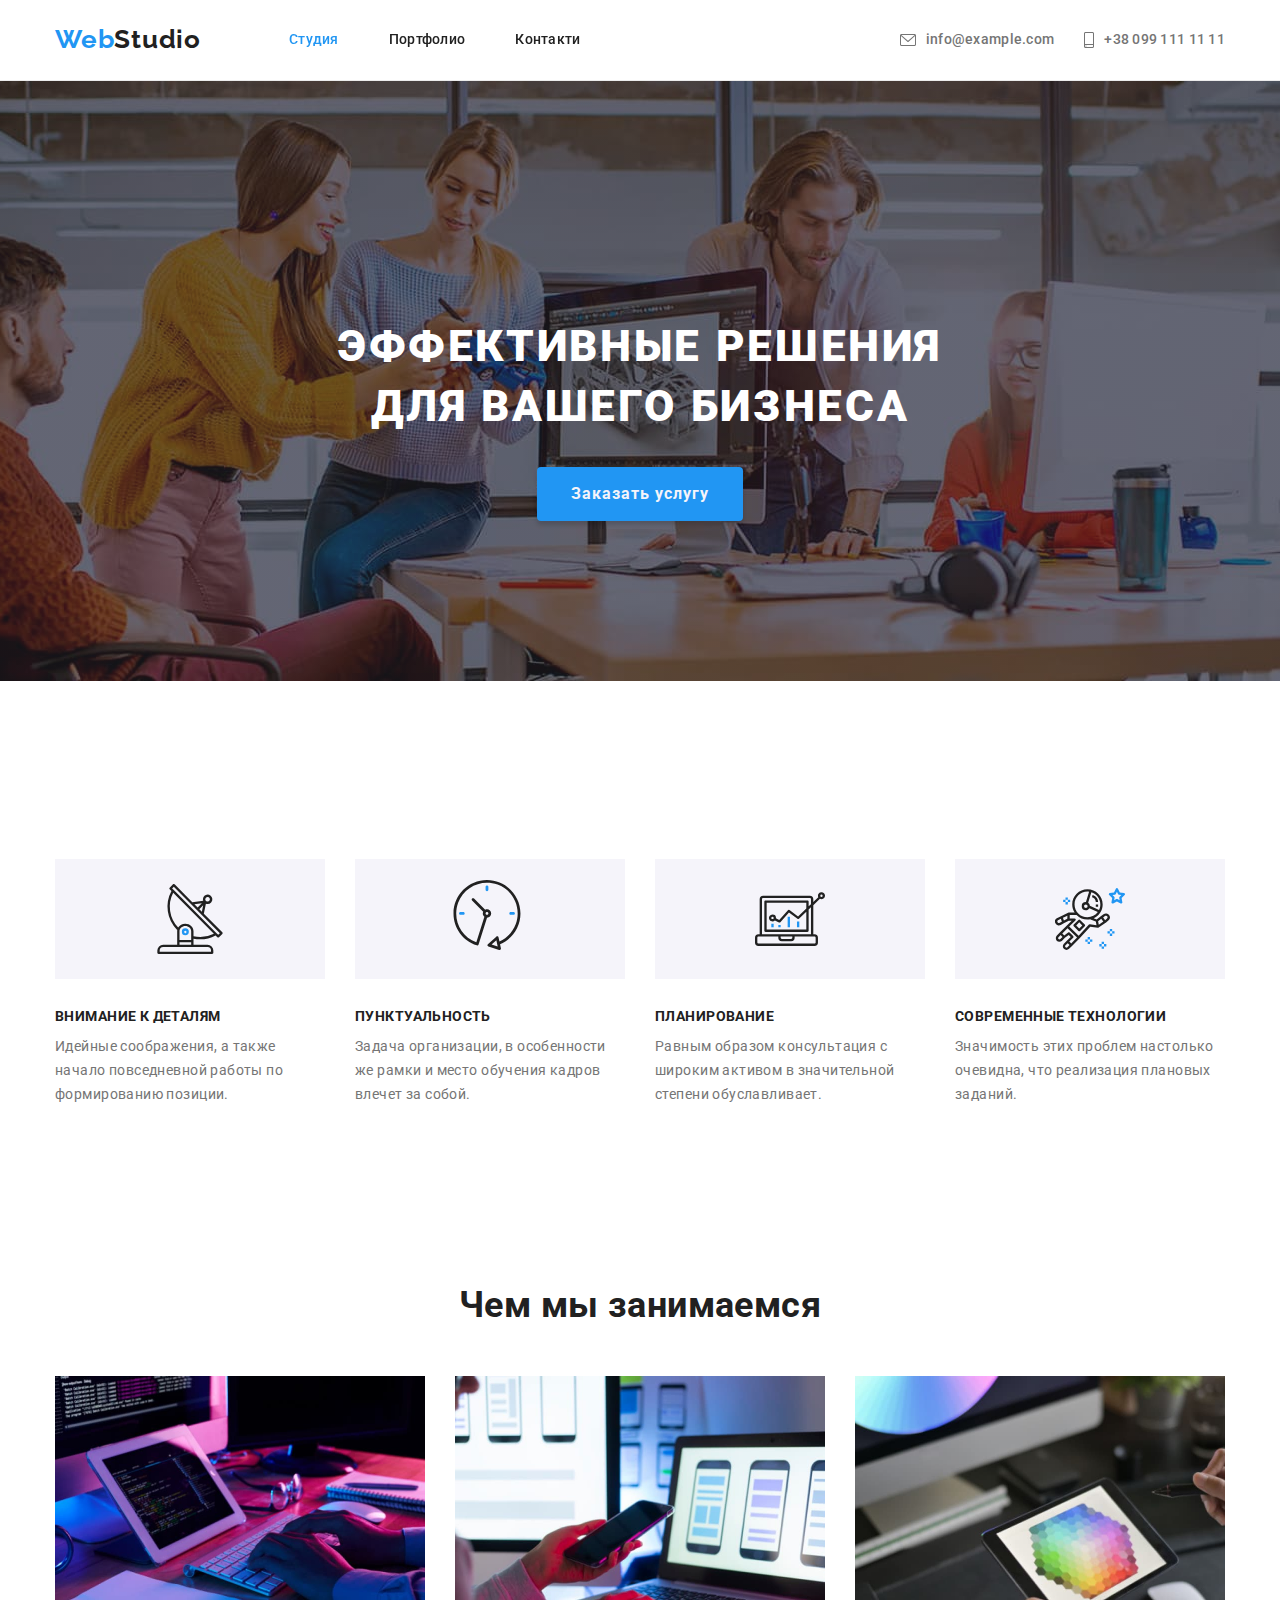
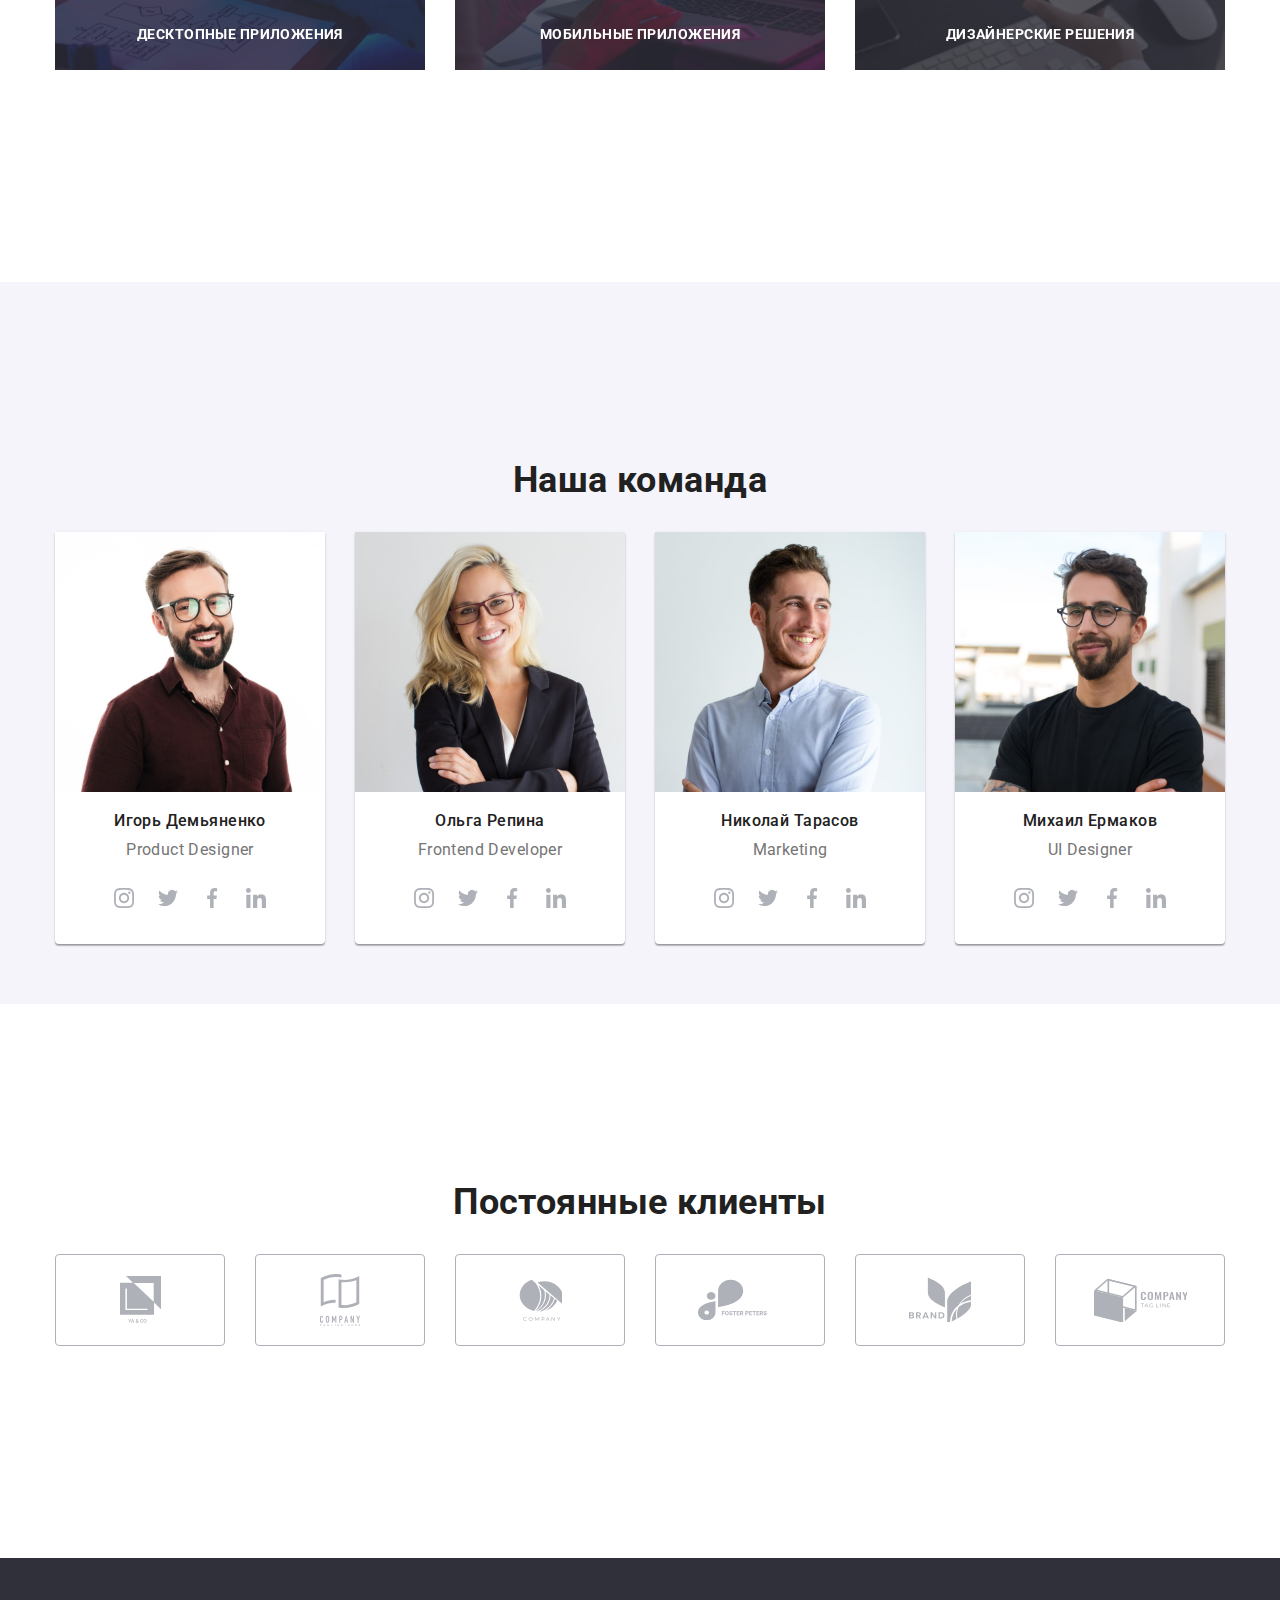
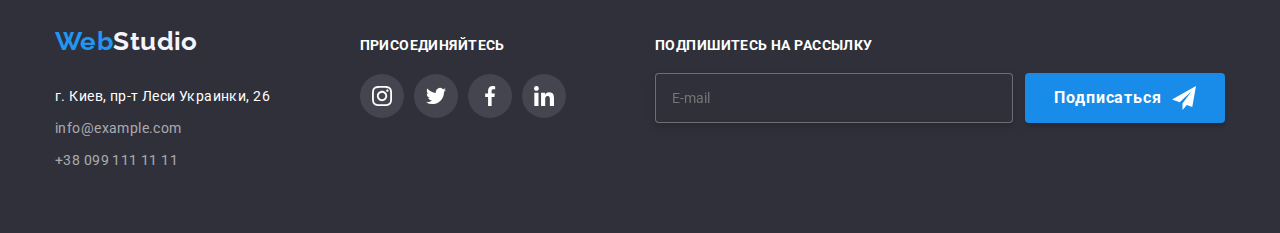
==== index.html @ 640521a0 "ДЗ 8" ====
<!DOCTYPE html>
<html lang="ru">
  <head>
    <meta charset="UTF-8" />
    <meta http-equiv="X-UA-Compatible" content="IE=edge" />
    <meta
      name="viewport"
      content="width=device-width, initial-scale=1.0, maximum-scale=1, minimum-scale=1"
    />
    <link rel="stylesheet" href="./css/modern-normalize.css" />
    <link rel="preconnect" href="https://fonts.googleapis.com" />
    <link rel="preconnect" href="https://fonts.gstatic.com" crossorigin />
    <link
      href="https://fonts.googleapis.com/css2?family=Raleway:wght@700&family=Roboto:wght@400;500;700;900&display=swap"
      rel="stylesheet"
    />
    <link rel="stylesheet" href="./css/main.min.css" />
    <title>WebStudio</title>
  </head>
  <body>
    <header class="header">
      <div class="container">
        <a class="header__logo link" href="./index.html"
          >Web<span class="header__logo-s">Studio</span></a
        >
        <nav class="header__nav">
          <button class="header__btn" data-menu-button>
            <svg class="header__svg" width="40" height="40">
              <use
                class="header__svg-menu"
                href="./images/menu_40px.svg#menu"
              ></use>
              <use
                class="header__svg-close"
                href="./images/close_40px.svg#menu-close"
              ></use>
            </svg>
          </button>
          <div class="header-mobile" data-menu>
            <ul class="header-mobile__list list">
              <li class="header-mobile__item">
                <a
                  class="header-mobile__link a link current"
                  href="./index.html"
                  >Студия</a
                >
              </li>
              <li class="header-mobile__item">
                <a class="header-mobile__link a link" href="./portfolio.html"
                  >Портфолио</a
                >
              </li>
              <li class="header-mobile__item">
                <a class="header-mobile__link a link" href="#">Контакти</a>
              </li>
            </ul>
            <ul class="header-mobile-contact list">
              <li class="header-mobile-contact__tel a">
                <a href="tel:+380961111111"></a>+38 096 111 11 11
              </li>
              <li class="header-mobile-contact__mail a">
                <a href="mailto:info@devstudio.com"></a>info@devstudio.com
              </li>
            </ul>
            <ul class="header-mobile-social_list list">
              <li class="header-mobile-social__item">
                <a class="header-mobile-social__link a" href="">Instagram</a>
              </li>
              <li class="header-mobile-social__item">
                <a class="header-mobile-social__link a" href="">Twitter</a>
              </li>
              <li class="header-mobile-social__item">
                <a class="header-mobile-social__link a" href="">Facebook</a>
              </li>
              <li class="header-mobile-social__item">
                <a class="header-mobile-social__link a" href="">LinkedIn</a>
              </li>
            </ul>
          </div>
          <ul class="header__list list">
            <li>
              <a class="header__item link current" href="./index.html"
                >Студия</a
              >
            </li>
            <li>
              <a class="header__item link a page-anim" href="./portfolio.html"
                >Портфолио</a
              >
            </li>
            <li>
              <a class="header__item link a page-anim" href="#">Контакти</a>
            </li>
          </ul>
        </nav>
        <ul class="header-contact list">
          <li class="header-contact__item">
            <svg class="header-contact__svg" width="16" height="12">
              <use href="./images/envelope.svg#mail"></use>
            </svg>
            <a
              class="header-contact__mail link a"
              href="mailto:info@example.com"
              >info@example.com</a
            >
          </li>
          <li class="header-contact__item">
            <svg class="header-contact__svg" width="10" height="16">
              <use href="./images/smartphone.svg#smart"></use>
            </svg>
            <a class="header-contact__tel link a" href="tel:+380991111111"
              >+38 099 111 11 11</a
            >
          </li>
        </ul>
      </div>
    </header>
    <main>
      <section class="hero hero-sec">
        <div class="container">
          <h1 class="hero__title">Эффективные решения для вашего бизнеса</h1>
          <button data-modal-open class="hero__btn" type="button">
            Заказать услугу
          </button>
          <div class="backdrop is-hidden" data-modal>
            <div class="modal">
              <button data-modal-close class="modal__btn">
                <svg class="modal__btn-close" width="18" height="18">
                  <use href="./images/close-black.svg#btn-close"></use>
                </svg>
              </button>
              <form class="modal-form">
                <p class="modal-form__title">
                  Оставьте свои данные, мы вам перезвоним
                </p>
                <div class="modal-form__field">
                  <input
                    class="modal-form__input"
                    type="text"
                    name="name"
                    id="name"
                  />
                  <label class="modal-form__label" for="name">Имя</label>
                  <svg class="modal-form__svg" width="18" height="18">
                    <use href="./images/person.svg#person"></use>
                  </svg>
                </div>
                <div class="modal-form__field">
                  <input class="modal-form__input" type="tel" id="tel" />
                  <label class="modal-form__label" for="tel">Телефон</label>
                  <svg class="modal-form__svg" width="18" height="18">
                    <use href="./images/phone.svg#phone"></use>
                  </svg>
                </div>
                <div class="modal-form__field">
                  <input
                    class="modal-form__input"
                    type="email"
                    name="mail"
                    id="mail"
                  />
                  <label class="modal-form__label" for="mail">Почта</label>
                  <svg class="modal-form__svg" width="18" height="18">
                    <use href="./images/email.svg#email"></use>
                  </svg>
                </div>
                <div class="modal-form__comment">
                  <label class="form-laber-comment" for="comment"
                    >Комментарий</label
                  >
                  <textarea
                    class="modal-form__textarea"
                    name="comment"
                    id="comment"
                    cols="30"
                    rows="10"
                    placeholder="Введите текст"
                  ></textarea>
                </div>
                <div class="modal-checkbox">
                  <label class="modal-checkbox__label"
                    >Соглашаюсь с рассылкой и принимаю
                    <a class="modal-checkbox__license" href=""
                      >Условия договора</a
                    >
                    <input
                      class="modal-checkbox__checkbox"
                      type="checkbox"
                      name="checkbox"
                    />
                    <svg class="modal-checkbox__svg" width="16" height="15">
                      <use href="./images/checkbox.svg#checkbox"></use>
                    </svg>
                    <svg
                      class="modal-checkbox__svgcheck"
                      width="16"
                      height="15"
                    >
                      <use href="./images/iconcheck.svg#checked"></use>
                    </svg>
                  </label>
                </div>
                <button class="modal-form__btn" type="submit">Отправить</button>
              </form>
            </div>
          </div>
        </div>
      </section>
      <section class="hero">
        <div class="container">
          <div class="benefits">
            <h2 class="visually-hidden">Переваги</h2>
            <ul class="benefits__list list">
              <li class="benefits__item">
                <div class="benefits__svg">
                  <svg class="svg" width="70" height="70">
                    <use href="./images/antenna.svg#antenna"></use>
                  </svg>
                </div>
                <h3 class="benefits__title">Внимание к деталям</h3>
                <p class="benefits__text">
                  Идейные соображения, а также начало повседневной работы по
                  формированию позиции.
                </p>
              </li>
              <li class="benefits__item">
                <div class="benefits__svg">
                  <svg class="svg" width="76" height="78">
                    <use href="./images/clock.svg#clock"></use>
                  </svg>
                </div>
                <h3 class="benefits__title">Пунктуальность</h3>
                <p class="benefits__text">
                  Задача организации, в особенности же рамки и место обучения
                  кадров влечет за собой.
                </p>
              </li>
              <li class="benefits__item">
                <div class="benefits__svg">
                  <svg class="svg" width="70" height="70">
                    <use href="./images/diagram.svg#diagram"></use>
                  </svg>
                </div>
                <h3 class="benefits__title">Планирование</h3>
                <p class="benefits__text">
                  Равным образом консультация с широким активом в значительной
                  степени обуславливает.
                </p>
              </li>
              <li class="benefits__item">
                <div class="benefits__svg">
                  <svg class="svg" width="70" height="70">
                    <use href="./images/astronaut.svg#astronaut"></use>
                  </svg>
                </div>
                <h3 class="benefits__title">Современные технологии</h3>
                <p class="benefits__text">
                  Значимость этих проблем настолько очевидна, что реализация
                  плановых заданий.
                </p>
              </li>
            </ul>
          </div>
        </div>
      </section>
      <section class="hero hero-three">
        <div class="container">
          <div class="work">
            <h2 class="work__title">Чем мы занимаемся</h2>
            <ul class="work__list list">
              <li class="work__item">
                <img src="./images/image1.jpg" alt="ноутбук" width="370" />
                <p class="work__text">Десктопные приложения</p>
              </li>
              <li class="work__item">
                <img
                  src="./images/image2.jpg"
                  alt="ще один ноутбук"
                  width="370"
                />
                <p class="work__text">Мобильные приложения</p>
              </li>
              <li class="work__item">
                <img src="./images/image3.jpg" alt="планшет" width="370" />
                <p class="work__text">Дизайнерские решения</p>
              </li>
            </ul>
          </div>
        </div>
      </section>
      <section class="hero team-back">
        <div class="container">
          <div class="team">
            <h2 class="team__title">Наша команда</h2>
            <ul class="team__list list">
              <li class="team__item">
                <img
                  src="./images/image4.jpg"
                  alt="Игорь Демьяненко"
                  width="270"
                />
                <div class="team-div">
                  <h3 class="team-div__title">Игорь Демьяненко</h3>
                  <p class="team-div__text">Product Designer</p>
                  <ul class="team-div__social list">
                    <li class="team-div__item">
                      <a class="team-div__link" href="">
                        <svg class="team-div__svg" width="20" height="20">
                          <use href="./images/instagram.svg#instagram"></use>
                        </svg>
                      </a>
                    </li>
                    <li class="team-div__item">
                      <a class="team-div__link" href="">
                        <svg class="team-div__svg" width="20" height="20">
                          <use href="./images/twitter.svg#twitter"></use>
                        </svg>
                      </a>
                    </li>
                    <li class="team-div__item">
                      <a class="team-div__link" href="">
                        <svg class="team-div__svg" width="20" height="20">
                          <use href="./images/facebook.svg#facebook"></use>
                        </svg>
                      </a>
                    </li>
                    <li class="team-div__item">
                      <a class="team-div__link" href="">
                        <svg class="team-div__svg" width="20" height="20">
                          <use href="./images/linkedin.svg#linkedin"></use>
                        </svg>
                      </a>
                    </li>
                  </ul>
                </div>
              </li>
              <li class="team__item">
                <img src="./images/image5.jpg" alt="Ольга Репина" width="270" />
                <div class="team-div">
                  <h3 class="team-div__title">Ольга Репина</h3>
                  <p class="team-div__text">Frontend Developer</p>
                  <ul class="team-div__social list">
                    <li class="team-div__item">
                      <a class="team-div__link" href="">
                        <svg class="team-div__svg" width="20" height="20">
                          <use href="./images/instagram.svg#instagram"></use>
                        </svg>
                      </a>
                    </li>
                    <li class="team-div__item">
                      <a class="team-div__link" href="">
                        <svg class="team-div__svg" width="20" height="20">
                          <use href="./images/twitter.svg#twitter"></use>
                        </svg>
                      </a>
                    </li>
                    <li class="team-div__item">
                      <a class="team-div__link" href="">
                        <svg class="team-div__svg" width="20" height="20">
                          <use href="./images/facebook.svg#facebook"></use>
                        </svg>
                      </a>
                    </li>
                    <li class="team-div__item">
                      <a class="team-div__link" href="">
                        <svg class="team-div__svg" width="20" height="20">
                          <use href="./images/linkedin.svg#linkedin"></use>
                        </svg>
                      </a>
                    </li>
                  </ul>
                </div>
              </li>
              <li class="team__item">
                <img
                  src="./images/image6.jpg"
                  alt="Николай Тарасов"
                  width="270"
                />
                <div class="team-div">
                  <h3 class="team-div__title">Николай Тарасов</h3>
                  <p class="team-div__text">Marketing</p>
                  <ul class="team-div__social list">
                    <li class="team-div__item">
                      <a class="team-div__link" href="">
                        <svg class="team-div__svg" width="20" height="20">
                          <use href="./images/instagram.svg#instagram"></use>
                        </svg>
                      </a>
                    </li>
                    <li class="team-div__item">
                      <a class="team-div__link" href="">
                        <svg class="team-div__svg" width="20" height="20">
                          <use href="./images/twitter.svg#twitter"></use>
                        </svg>
                      </a>
                    </li>
                    <li class="team-div__item">
                      <a class="team-div__link" href="">
                        <svg class="team-div__svg" width="20" height="20">
                          <use href="./images/facebook.svg#facebook"></use>
                        </svg>
                      </a>
                    </li>
                    <li class="team-div__item">
                      <a class="team-div__link" href="">
                        <svg class="team-div__svg" width="20" height="20">
                          <use href="./images/linkedin.svg#linkedin"></use>
                        </svg>
                      </a>
                    </li>
                  </ul>
                </div>
              </li>
              <li class="team__item">
                <img
                  src="./images/image7.jpg"
                  alt="Михаил Ермаков"
                  width="270"
                />
                <div class="team-div">
                  <h3 class="team-div__title">Михаил Ермаков</h3>
                  <p class="team-div__text">UI Designer</p>
                  <ul class="team-div__social list">
                    <li class="team-div__item">
                      <a class="team-div__link" href="">
                        <svg class="team-div__svg" width="20" height="20">
                          <use href="./images/instagram.svg#instagram"></use>
                        </svg>
                      </a>
                    </li>
                    <li class="team-div__item">
                      <a class="team-div__link" href="">
                        <svg class="team-div__svg" width="20" height="20">
                          <use href="./images/twitter.svg#twitter"></use>
                        </svg>
                      </a>
                    </li>
                    <li class="team-div__item">
                      <a class="team-div__link" href="">
                        <svg class="team-div__svg" width="20" height="20">
                          <use href="./images/facebook.svg#facebook"></use>
                        </svg>
                      </a>
                    </li>
                    <li class="team-div__item">
                      <a class="team-div__link" href="">
                        <svg class="team-div__svg" width="20" height="20">
                          <use href="./images/linkedin.svg#linkedin"></use>
                        </svg>
                      </a>
                    </li>
                  </ul>
                </div>
              </li>
            </ul>
          </div>
        </div>
      </section>
      <section class="hero">
        <div class="contaiter">
          <div class="clietns">
            <h2 class="clients__title">Постоянные клиенты</h2>
            <ul class="client__list list">
              <li class="clients__item">
                <a class="clients__link link" href="">
                  <svg class="clients__svg" width="41" height="47">
                    <use href="./images/ya&go.svg#ya"></use></svg
                ></a>
              </li>
              <li class="clients__item">
                <a class="clients__link link" href="">
                  <svg class="clients__svg" width="40" height="52">
                    <use href="./images/company.svg#company"></use>
                  </svg>
                </a>
              </li>
              <li class="clients__item">
                <a class="clients__link link" href="">
                  <svg class="clients__svg" width="43" height="42">
                    <use href="./images/company2.svg#company2"></use>
                  </svg>
                </a>
              </li>
              <li class="clients__item">
                <a class="clients__link link" href="">
                  <svg class="clients__svg" width="84" height="41">
                    <use href="./images/foster.svg#foster"></use>
                  </svg>
                </a>
              </li>
              <li class="clients__item">
                <a class="clients__link link" href="">
                  <svg class="clients__svg" width="62" height="45">
                    <use href="./images/brand.svg#brand"></use>
                  </svg>
                </a>
              </li>
              <li class="clients__item">
                <a class="clients__link link" href="">
                  <svg class="clients__svg" width="93" height="44">
                    <use href="./images/tag.svg#tag"></use>
                  </svg>
                </a>
              </li>
            </ul>
          </div>
        </div>
      </section>
    </main>
    <footer class="footer">
      <div class="container footer-con">
        <div class="footer__div">
          <a class="footer__logo link" href="#"
            >Web<span class="footer__logo-s">Studio</span></a
          >
          <address class="footer__address">
            <ul class="footer__list list">
              <li class="footer__item">
                <p class="footer__text">г. Киев, пр-т Леси Украинки, 26</p>
              </li>
              <li class="footer__item">
                <a class="footer__real link" href="mailto:info@example.com"
                  >info@example.com</a
                >
              </li>
              <li class="footer__item">
                <a class="footer__real link" href="tel:+380991111111"
                  >+38 099 111 11 11</a
                >
              </li>
            </ul>
          </address>
        </div>
        <div class="footer-div">
          <p class="footer-div__title">присоединяйтесь</p>
          <ul class="footer-div__list list">
            <li class="footer-div__item">
              <a class="footer-div__link" href="">
                <svg class="footer-svg" width="20" height="20">
                  <use href="./images/instagram.svg#instagram"></use>
                </svg>
              </a>
            </li>
            <li class="footer-div__item">
              <a class="footer-div__link" href="">
                <svg class="footer-div__svg" width="20" height="20">
                  <use href="./images/twitter.svg#twitter"></use>
                </svg>
              </a>
            </li>
            <li class="footer-div__item">
              <a class="footer-div__link" href="">
                <svg class="footer-div__svg" width="20" height="20">
                  <use href="./images/facebook.svg#facebook"></use>
                </svg>
              </a>
            </li>
            <li class="footer-div__item">
              <a class="footer-div__link" href="">
                <svg class="footer-div__svg" width="20" height="20">
                  <use href="./images/linkedin.svg#linkedin"></use>
                </svg>
              </a>
            </li>
          </ul>
        </div>
        <form class="footer-form">
          <p class="footer__title">Подпишитесь на рассылку</p>
          <div class="footer__form">
            <label class="footer-form__label">
              <input
                class="footer-form__input"
                type="email"
                placeholder="E-mail"
              />
            </label>
            <button type="submit" class="footer-form__btn">Подписаться</button>
          </div>
        </form>
      </div>
    </footer>
    <script src="./js/modal.js"></script>
    <script src="./js/mobile-menu.js"></script>
  </body>
</html>
---- css/main.min.css ----
body{font-family:"Roboto",sans-serif;color:var(--general-color);font-size:14px;letter-spacing:.03em;padding:0px}img{display:block;max-width:100%;height:auto}p,h1,h2,h3,h4,h5,h6{margin:0}ul,ol{margin:0;padding-left:0}.container{padding-left:15px;padding-right:15px;margin:0 auto;box-sizing:border-box}@media screen and (min-width: 480px){.container{width:480px}}@media screen and (min-width: 768px){.container{width:768px}}@media screen and (min-width: 1200px){.container{width:1200px}}.link{text-decoration:none}.list{list-style-type:none}.a{text-decoration:none;color:var(--general-color)}.visually-hidden{position:absolute;width:1px;height:1px;margin:-1px;border:0;padding:0;white-space:nowrap;clip-path:inset(100%);clip:rect(0 0 0 0);overflow:hidden}.header{border-bottom:1px solid #ececec}.header .container{display:flex;align-items:center}.header__list{display:flex;font-weight:500;line-height:1.14;letter-spacing:.02em;margin-left:93px}@media screen and (min-width: 768px){.header__list{margin-left:88px}}.header__logo{font-family:"Raleway";font-style:normal;font-weight:700;font-size:26px;line-height:1.076;letter-spacing:.03em;color:var(--hover-color);padding:16px 0 16px 0}@media screen and (min-width: 480px){.header__logo{padding:16px 0 16px 0}}@media screen and (min-width: 768px){.header__logo{padding:24px 0px 25px 0;line-height:1.19}}.header__logo-s{color:var(--general-color)}.header__item{display:none;position:relative;font-weight:500;line-height:1.14;letter-spacing:.02em;padding:32px 0 32px 0;margin-right:50px;transition:color 250ms cubic-bezier(0.4, 0, 0.2, 1)}.header__item:hover{color:var(--hover-color)}.header__item:focus{color:var(--hover-color)}@media screen and (min-width: 768px){.header__item{display:inherit}}.current{color:var(--hover-color)}@media screen and (min-with: 768px){.current::before{content:"";height:4px;width:100%;background-color:var(--hover-color);border-radius:4px;position:absolute;bottom:-3px}}.page-anim::before{content:"";height:4px;width:100%;background-color:var(--hover-color);border-radius:4px;position:absolute;bottom:-3px;opacity:0;transition:opacity 250ms cubic-bezier(0.4, 0, 0.2, 1)}.page-anim::before:hover::before{opacity:1}.header-contact{display:flex;margin-left:auto;display:none}@media screen and (min-width: 768px){.header-contact{flex-wrap:wrap;flex-direction:column;display:inherit}}@media screen and (min-width: 1200px){.header-contact{flex-wrap:inherit;flex-direction:inherit}}.header-contact .header-contact__mail,.header-contact .header-contact__tel{font-weight:500;line-height:1.14;letter-spacing:.02em;color:var(--address-color);transition:color 250ms cubic-bezier(0.4, 0, 0.2, 1)}@media screen and (min-width: 768px){.header-contact .header-contact__mail,.header-contact .header-contact__tel{padding:5px 0 5px 0;margin-right:0}}@media screen and (min-width: 1200px){.header-contact .header-contact__mail,.header-contact .header-contact__tel{padding:32px 0 32px 0;margin-right:30px}}.header-contact__item{display:flex;align-items:center;justify-content:center}.header-contact__item .header-contact__svg{transition:fill 250ms cubic-bezier(0.4, 0, 0.2, 1);margin-right:10px;fill:#757575}.header-contact__item .header-contact__tel{margin-right:0}.header-contact__item:hover .header-contact__svg{fill:var(--hover-color)}.header-contact__item:hover .header-contact__tel{color:var(--hover-color)}.header-contact__item:hover .header-contact__mail{color:var(--hover-color)}.header__btn{display:none}.header__btn:hover .header__svg,.header__btn:focus .header__svg{fill:#2196f3}.header__btn .header__svg{fill:#000}.header__btn .header__svg-close{display:none}@media screen and (max-width: 480px),(max-width: 767px){.header__btn{display:inherit;width:40px;height:40px;margin:0;padding:0;margin-left:auto;border:none;background-color:rgba(0,0,0,0);position:absolute;top:10px;right:15px;z-index:1}}.header-mobile{position:fixed;top:0;left:0;opacity:0;width:100%;height:100%;pointer-events:none}.header__btn.is-open{z-index:2;position:fixed}.header__btn.is-open .header__svg-menu{display:none}.header__btn.is-open .header__svg-close{display:inherit;position:absolute;top:0;right:0}.header-mobile.is-open{width:100%;max-height:100%;background-color:#fff;opacity:1;pointer-events:all;z-index:1}.header-mobile__list{margin:48px 0 0 40px}.header-mobile__item{margin-bottom:32px}.header-mobile__link{font-weight:500;font-size:40px;line-height:47px;text-align:center;letter-spacing:.02em}.header-mobile__link:hover{color:#2196f3}.header-mobile-contact{margin-top:302px;font-weight:500;font-size:34px;line-height:40px;letter-spacing:.02em;margin-left:40px}.header-mobile-contact__tel{margin-bottom:32px;color:#2196f3}.header-mobile-contact__mail{font-size:24px;line-height:28px;letter-spacing:.02em;color:#757575}.header-mobile-social_list{display:flex;flex-wrap:wrap;margin:64px 0 48px 40px}.header-mobile-social_list .header-mobile-social__item{font-size:18px;line-height:1.22;letter-spacing:.02em}.header-mobile-social_list .header-mobile-social__item:last-child .header-mobile-social__link:after{border:none}.header-mobile-social__link{color:#2196f3;margin-right:10px;padding:10px 0 10px 0}.header-mobile-social__link:after{content:"";height:22px;margin-left:10px;border:1px solid rgba(33,33,33,.2);transform:rotate(90deg)}.hero{background:var(--work-color)}@media screen and (min-width: 768px){.hero{padding:118px 0px}}@media screen and (min-width: 1200px){.hero{max-width:1600px}}.hero-sec{margin-bottom:60px;max-width:480px;height:400px;text-align:center;background-position:center;background-size:cover;background-repeat:no-repeat;margin-left:auto;margin-right:auto;background-image:linear-gradient(to right, rgba(47, 48, 58, 0.4), rgba(47, 48, 58, 0.4)),url("../images/Header_mobile.jpg")}@media screen and (min-width: 480px){.hero-sec{background-image:linear-gradient(to right, rgba(47, 48, 58, 0.4), rgba(47, 48, 58, 0.4)),url("../images/Header_mobile.jpg");max-width:480px}}@media screen and (min-width: 768px){.hero-sec{background-image:linear-gradient(to right, rgba(47, 48, 58, 0.4), rgba(47, 48, 58, 0.4)),url("../images/Header_table.jpg");max-width:768px}}@media screen and (min-width: 1200px){.hero-sec{max-width:1600px;height:600px;background-image:linear-gradient(to right, rgba(47, 48, 58, 0.4), rgba(47, 48, 58, 0.4)),url(../../images/ImgOverlay.jpg)}}@media screen and (min-width: 1200px)and (min-device-pixel-ratio: 2),screen and (min-width: 1200px)and (-webkit-min-device-pixel-ratio: 2),screen and (min-width: 1200px)and (min-resolution: 192dpi),screen and (min-width: 1200px)and (min-resolution: 2dppx){.hero-sec{background-image:linear-gradient(to right, rgba(47, 48, 58, 0.4), rgba(47, 48, 58, 0.4)),url(../../images/hero-img-desktop@2x.jpg)}}.hero-three{padding-top:0}.hero__title{padding-top:118px;margin-bottom:30px;margin-left:auto;margin-right:auto;color:#fff;font-weight:900;font-size:26px;line-height:1.61;text-transform:uppercase;letter-spacing:.06em;text-align:center}@media screen and (min-width: 768px){.hero__title{width:360px}}@media screen and (min-width: 1200px){.hero__title{width:696px;font-size:44px;line-height:1.36}}.hero__btn{background:var(--hover-color);box-shadow:0px 4px 4px rgba(0,0,0,.15);border-radius:4px;color:var(--background-color);cursor:pointer;font-family:inherit;font-weight:700;font-size:16px;line-height:1.87;letter-spacing:.06em;box-shadow:0px 4px 4px rgba(0,0,0,.15);border-radius:4px;padding:10px 32px;border-color:rgba(0,0,0,0);transition:background-color 250ms cubic-bezier(0.4, 0, 0.2, 1)}.hero__btn:hover{background-color:var(--main-btn-backgroung-color)}.hero__btn:focus{background-color:var(--main-btn-backgroung-color)}.benefits{margin-bottom:60px}.benefits__list{display:flex;flex-wrap:wrap;gap:30px}@media screen and (min-width: 1200px){.benefits__list{flex-wrap:nowrap}}.benefits__list .benefits__svg{background-color:#f5f4fa;display:flex;justify-content:center;align-items:center;height:120px;margin-bottom:30px}.benefits__list .benefits__title{color:var(--general-color);font-weight:700;font-size:14px;line-height:1.14;text-transform:uppercase;margin-bottom:10px}.benefits__list .benefits__text{line-height:1.71;color:var(--address-color)}@media screen and (min-width: 768px){.benefits__item{width:calc((100% - 30px)/2)}}.team-back{background:var(--background-color);padding-bottom:60px}.team__title{font-weight:700;font-size:36px;line-height:1.16;padding-top:60px;margin-bottom:30px;text-align:center}.team__list{display:flex;flex-wrap:wrap;gap:30px}@media screen and (min-width: 1200px){.team__list{flex-wrap:nowrap}}.team__item{width:100%;background-color:var(--work-color);box-shadow:0px 1px 3px rgba(0,0,0,.12),0px 1px 1px rgba(0,0,0,.14),0px 2px 1px rgba(0,0,0,.2);border-radius:0px 0px 4px 4px}.team__item img{width:450px}@media screen and (min-width: 768px){.team__item{width:calc((100% - 30px)/2)}.team__item img{width:354px}}@media screen and (min-width: 1200px){.team__item img{width:270px}}.team-div__title{font-weight:500;font-size:16px;line-height:1.18;color:var(--general-color);margin-bottom:10px;text-align:center;padding-top:20px}.team-div__text{font-size:16px;line-height:1.18;color:var(--address-color);text-align:center}.team-div__social{display:flex;justify-content:center;margin-top:16px;padding-bottom:24px}.team-div__link{width:44px;height:44px;border-radius:50%;display:flex;align-items:center;justify-content:center;transition:background-color 250ms cubic-bezier(0.4, 0, 0.2, 1)}.team-div__link:hover{background-color:var(--hover-color)}.team-div__link:focus{background-color:var(--hover-color)}.team__item:last-child{margin-bottom:0}.team-div__svg{transition:fill 250ms cubic-bezier(0.4, 0, 0.2, 1);fill:#afb1b8}.team-div__link:hover .team-div__svg,.team-div__link:focus .team-div__svg{fill:var(--work-color)}.clients__title{font-weight:700;font-size:36px;line-height:1.16;margin-bottom:30px;text-align:center;margin-top:60px}.client__list{display:flex;flex-wrap:wrap;gap:30px;justify-content:center;margin-bottom:60px}@media screen and (min-width: 1200px){.client__list{flex-wrap:nowrap;width:1170px;margin:0 auto;margin-bottom:94px}}.clients__link{height:100%;border:1px solid #afb1b8;box-sizing:border-box;border-radius:4px;display:flex;justify-content:center;align-items:center;transition:border-color 250ms cubic-bezier(0.4, 0, 0.2, 1)}.clients__link:hover{border-color:var(--hover-color)}.clients__item{height:92px;width:calc((100% - 60px)/2)}@media screen and (min-width: 480px){.clients__item{width:calc((100% - 60px)/2)}}@media screen and (min-width: 768px){.clients__item{width:calc((100% - 90px)/3)}}.clients__svg{align-content:center;max-width:106px;max-height:60px;transition:fill 250ms cubic-bezier(0.4, 0, 0.2, 1);fill:#afb1b8}.clients__link:hover .clients__svg{fill:var(--hover-color)}.footer{background:var(--main-background-color);padding:60px 0 0 0}.footer-con{display:flex;flex-wrap:wrap;flex-direction:column;justify-content:center;align-items:center}@media screen and (min-width: 768px){.footer-con{flex-direction:row;justify-content:space-around}}@media screen and (min-width: 1200px){.footer-con{justify-content:space-between;align-items:baseline}}.footer__div{text-align:center}@media screen and (min-width: 1200px){.footer__div{text-align:start}}.footer__logo{font-family:"Raleway";font-weight:700;font-size:26px;line-height:1.82;color:var(--hover-color)}.footer__logo .footer__logo-s{color:var(--background-color)}.footer-div__list{display:flex;margin-bottom:60px;justify-content:center}.footer-div__item+.footer-div__item{margin-left:10px}.footer-div__link{width:44px;height:44px;background-color:rgba(255,255,255,.1);border-radius:50%;display:flex;justify-content:center;align-items:center;fill:#fff;transition:background-color 250ms cubic-bezier(0.4, 0, 0.2, 1)}.footer-div__link:hover{background-color:var(--hover-color)}.footer-div__link:focus{background-color:var(--hover-color)}.footer-div__title{font-family:inherit;font-style:normal;font-weight:700;line-height:1.14;text-transform:uppercase;color:var(--work-color);margin-bottom:20px;text-align:center}@media screen and (min-width: 1200px){.footer-div__title{text-align:start}}.footer__address{margin-top:20px}.footer__list{margin-bottom:60px}@media screen and (min-width: 768px){.footer__list{text-align:center}}@media screen and (min-width: 1200px){.footer__list{text-align:start}}.footer__item{margin-bottom:8px}.footer__item:last-child{margin-bottom:0}.footer__text{font-style:normal;line-height:1.71;color:var(--work-color)}.footer__real{font-style:normal;line-height:1.71;color:rgba(255,255,255,.6)}.footer__form{display:flex;flex-direction:column;text-align:center;align-items:center}@media screen and (min-width: 480px){.footer__form{margin-bottom:60px}}@media screen and (min-width: 768px){.footer__form{width:450px}}@media screen and (min-width: 1200px){.footer__form{width:570px;display:flex;margin-left:auto;flex-direction:row}}.footer__title{font-weight:700;font-size:14px;line-height:16px;letter-spacing:.03em;text-transform:uppercase;color:#fff;text-align:center}@media screen and (min-width: 1200px){.footer__title{text-align:start}}.footer-form__input{width:100%;height:50px;border:1px solid rgba(255,255,255,.3);filter:drop-shadow(0px 4px 4px rgba(0, 0, 0, 0.15));border-radius:4px;margin-top:20px;background-color:var(--main-background-color);padding-left:16px;color:var(--work-color);margin-bottom:20px}@media screen and (min-width: 480px){.footer-form__input{width:450px}}@media screen and (min-width: 768px){.footer-form__input{width:450px}}@media screen and (min-width: 1200px){.footer-form__input{width:358px;margin-right:12px}}.footer-form__btn{box-shadow:0px 4px 4px rgba(0,0,0,.15);width:200px;height:50px;font-family:inherit;font-style:normal;background-color:var(--main-btn-backgroung-color);color:var(--work-color);font-weight:700;font-size:16px;line-height:1.88;align-items:center;letter-spacing:.06em;border-radius:4px;border-color:rgba(0,0,0,0);cursor:pointer;display:flex;align-items:center;justify-content:center}.footer-form__btn::after{content:"";float:right;width:24px;height:24px;background-image:url(../images/icon-send.svg);margin-left:10px}.portfolio-btn__list{display:flex;flex-wrap:wrap}@media screen and (min-width: 768px){.portfolio-btn__list{justify-content:center}}.portfolio-btn{margin-top:60px}.portfolio-btn__item{margin-right:8px;margin-bottom:15px}.portfolio-btn__item:last-child{margin:0}.portfolio-btn__btn{font-family:inherit;font-style:normal;font-weight:500;font-size:16px;line-height:1.6;text-align:center;background-color:var(--background-color);cursor:pointer;padding:6px 22px;border-radius:4px;border-color:rgba(0,0,0,0);transition:background-color 250ms cubic-bezier(0.4, 0, 0.2, 1),color 250ms cubic-bezier(0.4, 0, 0.2, 1),box-shadow 250ms cubic-bezier(0.4, 0, 0.2, 1)}.portfolio-btn__btn:hover{background-color:var(--hover-color);color:var(--background-color);box-shadow:0px 3px 1px rgba(0,0,0,.1),0px 1px 2px rgba(0,0,0,.08),0px 2px 2px rgba(0,0,0,.12)}.portfolio-btn__btn:focus{background-color:var(--hover-color);color:var(--background-color);box-shadow:0px 3px 1px rgba(0,0,0,.1),0px 1px 2px rgba(0,0,0,.08),0px 2px 2px rgba(0,0,0,.12)}.current-port{background:var(--hover-color);color:var(--work-color)}.portfolio-card__list{display:flex;flex-wrap:wrap;flex-grow:1;gap:30px;margin-top:40px;margin-bottom:60px}.portfolio-card__item:hover .portfolio-card__text{transform:translateY(0)}.portfolio-card__div{border-left:1px solid #eee;border-bottom:1px solid #eee;border-right:1px solid #eee;padding:20px 24px;display:flex;flex-direction:column;flex-grow:1}@media screen and (min-width: 768px){.portfolio-card__div{width:354px}}.portfolio-card__link{display:flex;flex-direction:column;height:100%;transition-property:box-shadow;transition-duration:250ms;transition-timing-function:cubic-bezier(0.4, 0, 0.2, 1)}.portfolio-card__link:hover{box-shadow:0px 1px 1px rgba(0,0,0,.12),0px 4px 4px rgba(0,0,0,.06),1px 4px 6px rgba(0,0,0,.16)}.portfolio-card__title{font-weight:700;font-size:18px;line-height:2;letter-spacing:.06em;margin-bottom:4px}.portfolio-card__parag{font-weight:400;font-size:16px;line-height:1.87;color:var(--address-color)}.portfolio-card__overlay{position:relative;overflow:hidden;width:450px}.portfolio-card__overlay img{width:450px}@media screen and (min-width: 768px){.portfolio-card__overlay{width:354px}}.portfolio-card__text{position:absolute;bottom:-1px;left:0;background-color:rgba(33,150,243,.9);transition-property:transform;transition-duration:250ms;transition-timing-function:cubic-bezier(0.4, 0, 0.2, 1);transform:translateY(100%);width:100%;height:100%;padding:63px 24px;font-weight:400;font-size:18px;line-height:1.56;letter-spacing:.03em;color:#fff}:root{--general-color: #212121;--work-color: #ffffff;--hover-color: #2196f3;--background-color: #f5f4fa;--address-color: #757575;--main-background-color: #2f303a;--main-btn-backgroung-color: #188ce8;--typical-margin: 30px}.backdrop{position:fixed;top:0;left:0;width:100%;height:100%;background-color:rgba(0,0,0,.2);opacity:1;transition:opacity 250ms cubic-bezier(0.4, 0, 0.2, 1);z-index:1}.backdrop.is-hidden{opacity:0;pointer-events:none}.modal{position:absolute;top:50%;left:50%;width:450px;height:609px;background-color:var(--work-color);transform:translate(-50%, -50%);box-shadow:0px 1px 3px rgba(0,0,0,.12),0px 1px 1px rgba(0,0,0,.14),0px 2px 1px rgba(0,0,0,.2);border-radius:4px;padding:40px}.modal .modal__btn{position:absolute;display:flex;justify-content:center;align-items:center;top:8px;right:8px;width:30px;height:30px;border:1px solid rgba(0,0,0,.1);border-radius:50%;background-color:var(--work-color);cursor:pointer}.modal-form{display:flex;flex-direction:column;text-align:initial;margin:0 auto}.modal-form .modal-form__title{font-weight:700;font-size:20px;line-height:23px;text-align:center;letter-spacing:.03em;margin-bottom:12px;color:#212121}.modal-form .modal-form__field{position:relative;display:flex;flex-direction:column-reverse;margin-bottom:10px}.modal-form .modal-form__label{margin-bottom:4px;font-weight:400;font-size:12px;line-height:1.16;letter-spacing:.01em;color:#757575}.modal-form__input{border:1px solid rgba(33,33,33,.2);box-sizing:border-box;border-radius:4px;height:40px;padding-left:42px;transition:border 250ms cubic-bezier(0.4, 0, 0.2, 1)}.modal-form__input:focus{border-color:#188ce8;outline:none}.modal-form__input:focus~.modal-form__svg{fill:var(--hover-color)}.modal-form__textarea{resize:none;border:1px solid rgba(33,33,33,.2);box-sizing:border-box;border-radius:4px;width:100%;height:120px;padding:12px 16px;margin-top:4px;transition:border 250ms cubic-bezier(0.4, 0, 0.2, 1)}.modal-form__textarea:focus{border-color:#188ce8;outline:none}.modal-form__comment{font-weight:400;font-size:12px;line-height:1.16;letter-spacing:.01em;color:#757575}.modal-form__label textarea::placeholder{font-weight:400;font-size:12px;line-height:1.16;letter-spacing:.01em;color:var(--address-color);padding:12px 16px}.modal-checkbox{position:relative;font-weight:400;font-size:14px;line-height:1.71;letter-spacing:.03em;color:#757575;margin-top:20px;margin-bottom:30px;display:flex;justify-content:center;align-items:center}.modal-checkbox input[type=checkbox]{margin-right:7px}.modal-form__btn{background:var(--hover-color);border-radius:4px;color:var(--background-color);cursor:pointer;font-family:inherit;font-style:normal;font-weight:700;font-size:16px;line-height:1.87;letter-spacing:.06em;border-color:rgba(0,0,0,0);width:200px;height:50px;margin-right:auto;margin-left:auto;transition:background-color 250ms cubic-bezier(0.4, 0, 0.2, 1),box-shadow 250ms cubic-bezier(0.4, 0, 0.2, 1)}.modal-form__btn:hover{background-color:#188ce8;box-shadow:0px 4px 4px rgba(0,0,0,.15)}.modal-form__btn:focus{background-color:#188ce8;box-shadow:0px 4px 4px rgba(0,0,0,.15)}.modal-form__svg{position:absolute;top:50%;left:12px;transition:fill 250ms cubic-bezier(0.4, 0, 0.2, 1)}.modal-checkbox__svg{position:absolute;top:50%;left:1px;opacity:1;width:16px;height:15px;transform:translateY(-50%)}.modal-checkbox__label{font-weight:400;font-size:12px;line-height:14px;margin-left:24px;text-align:center}.modal-checkbox__label .modal-checkbox__checkbox{appearance:none;position:absolute}.modal-checkbox__label .modal-checkbox__license{color:#2196f3}.modal-checkbox__label .modal-checkbox__svgcheck{position:absolute;opacity:0}.modal__btn-close{fill:#000;transition:fill 250ms cubic-bezier(0.4, 0, 0.2, 1)}.modal__btn:hover .modal__btn-close{fill:var(--hover-color)}.modal-checkbox__checkbox:checked~.checkbox-svg{position:absolute;opacity:0}.modal-checkbox__checkbox:checked~.modal-checkbox__svgcheck{position:absolute;top:50%;left:1px;opacity:1;width:16px;height:15px;transform:translateY(-50%)}.work{display:none}@media screen and (min-width: 1200px){.work{display:initial}}.work__title{font-weight:700;font-size:36px;line-height:1.16;text-align:center;margin-bottom:50px}.work__list{display:flex;margin-bottom:94px}.work__item{position:relative;margin-right:var(--typical-margin)}.work__item:last-child{margin-right:0}.work__text{position:absolute;bottom:0;left:0;width:370px;height:70px;background-color:rgba(47,48,58,.8);color:var(--work-color);display:flex;justify-content:center;align-items:center;font-weight:700;line-height:1.14;text-transform:uppercase}/*# sourceMappingURL=main.min.css.map */
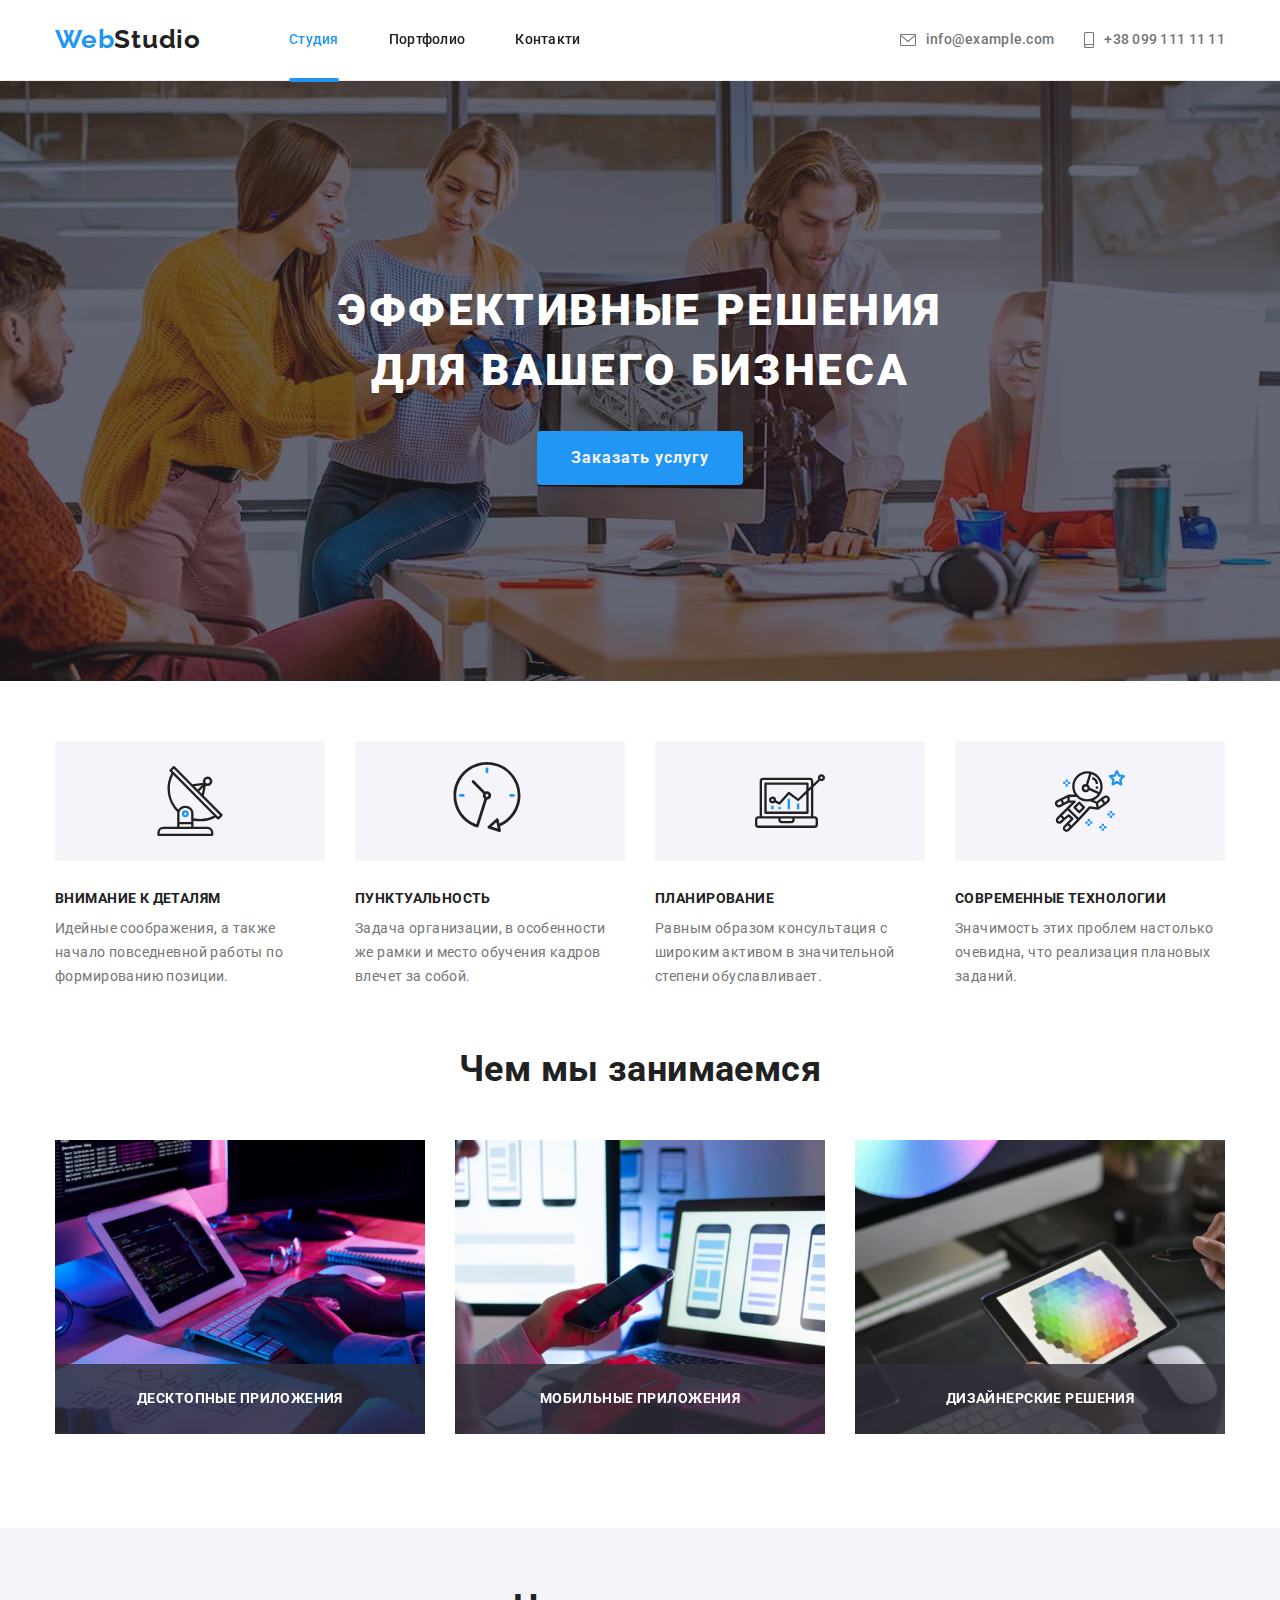
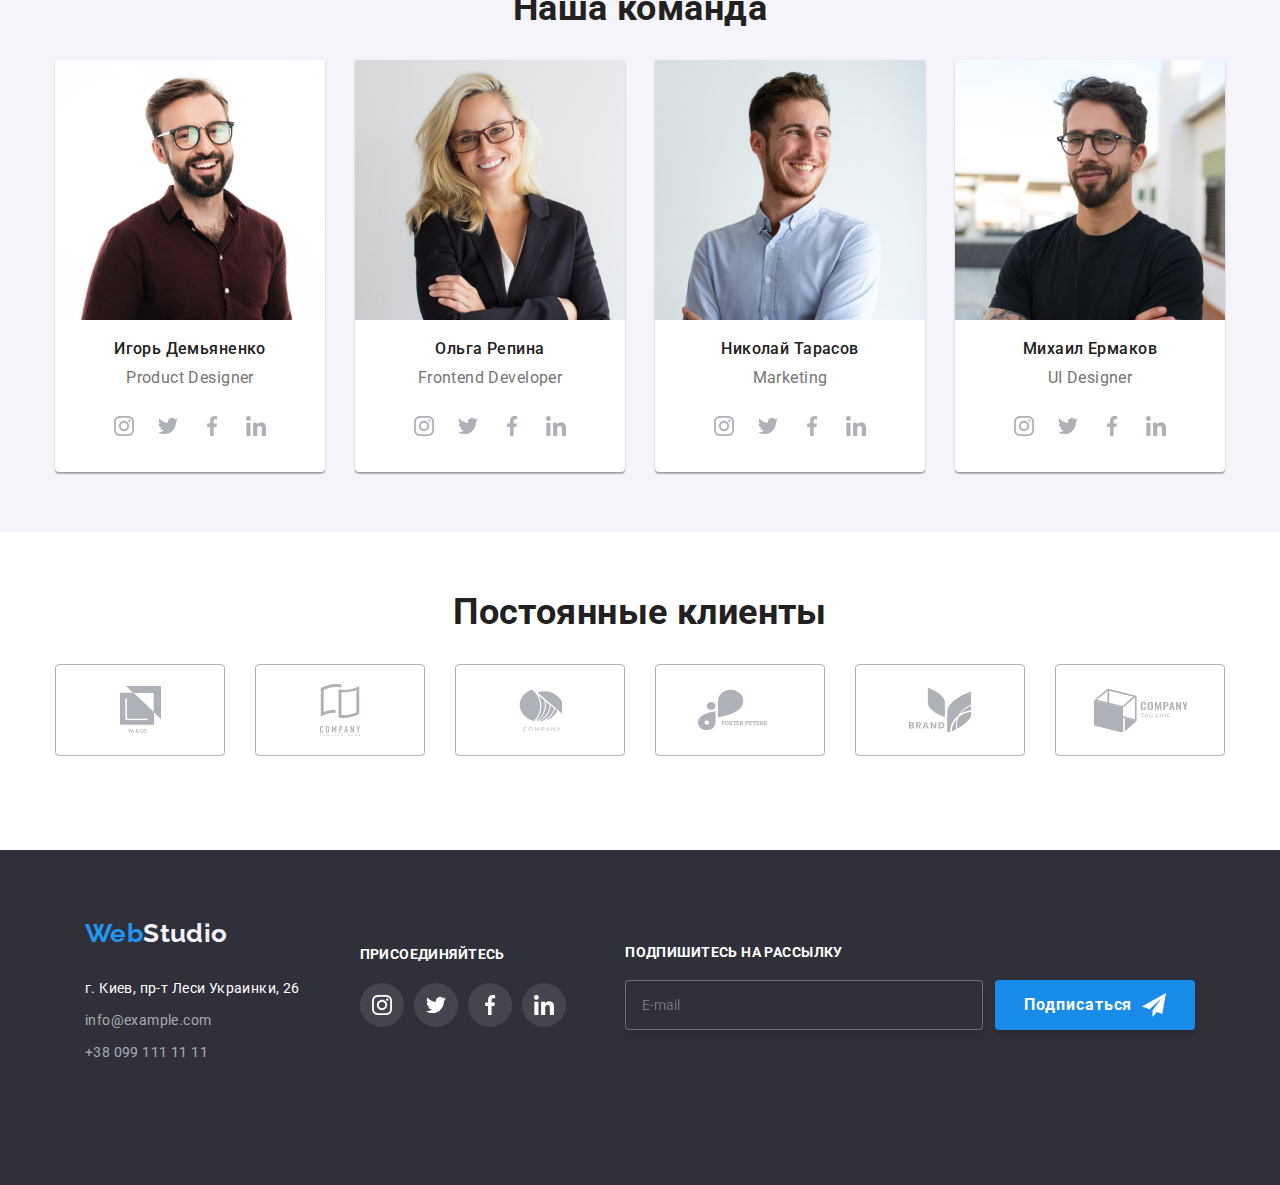
==== commit fcc0de93: "ДЗ 8" ====
--- a/index.html
+++ b/index.html
@@ -5,7 +5,7 @@
     <meta http-equiv="X-UA-Compatible" content="IE=edge" />
     <meta
       name="viewport"
-      content="width=device-width, initial-scale=1.0, maximum-scale=1, minimum-scale=1"
+      content="width=device-width, initial-scale=1.0, minimum-scale=1"
     />
     <link rel="stylesheet" href="./css/modern-normalize.css" />
     <link rel="preconnect" href="https://fonts.googleapis.com" />
@@ -36,7 +36,7 @@
               ></use>
             </svg>
           </button>
-          <div class="header-mobile" data-menu>
+          <div class="header-mobile"  data-menu>
             <ul class="header-mobile__list list">
               <li class="header-mobile__item">
                 <a
@@ -269,11 +269,17 @@
             <h2 class="work__title">Чем мы занимаемся</h2>
             <ul class="work__list list">
               <li class="work__item">
-                <img src="./images/image1.jpg" alt="ноутбук" width="370" />
+                <img
+                  srcset="./images/image1.jpg 1x, ./images/image1-2x.jpg 2x"
+                  src="./images/image1.jpg"
+                  alt="ноутбук"
+                  width="370"
+                />
                 <p class="work__text">Десктопные приложения</p>
               </li>
               <li class="work__item">
                 <img
+                  srcset="./images/image2.jpg 1x, ./images/image2-2x.jpg 2x"
                   src="./images/image2.jpg"
                   alt="ще один ноутбук"
                   width="370"
@@ -281,7 +287,12 @@
                 <p class="work__text">Мобильные приложения</p>
               </li>
               <li class="work__item">
-                <img src="./images/image3.jpg" alt="планшет" width="370" />
+                <img
+                  srcset="./images/image3.jpg 1x, ./images/image3-2x.jpg 2x"
+                  src="./images/image3.jpg"
+                  alt="планшет"
+                  width="370"
+                />
                 <p class="work__text">Дизайнерские решения</p>
               </li>
             </ul>
@@ -295,6 +306,7 @@
             <ul class="team__list list">
               <li class="team__item">
                 <img
+                  srcset="./images/image4.jpg 1x, ./images/image4-2x.jpg 2x"
                   src="./images/image4.jpg"
                   alt="Игорь Демьяненко"
                   width="270"
@@ -335,7 +347,12 @@
                 </div>
               </li>
               <li class="team__item">
-                <img src="./images/image5.jpg" alt="Ольга Репина" width="270" />
+                <img
+                  srcset="./images/image5.jpg 1x, ./images/image5-2x.jpg 2x"
+                  src="./images/image5.jpg"
+                  alt="Ольга Репина"
+                  width="270"
+                />
                 <div class="team-div">
                   <h3 class="team-div__title">Ольга Репина</h3>
                   <p class="team-div__text">Frontend Developer</p>
@@ -373,6 +390,7 @@
               </li>
               <li class="team__item">
                 <img
+                  srcset="./images/image6.jpg 1x, ./images/image6-2x.jpg 2x"
                   src="./images/image6.jpg"
                   alt="Николай Тарасов"
                   width="270"
@@ -414,6 +432,7 @@
               </li>
               <li class="team__item">
                 <img
+                  srcset="./images/image7.jpg 1x, ./images/image7-2x.jpg 2x"
                   src="./images/image7.jpg"
                   alt="Михаил Ермаков"
                   width="270"
@@ -582,5 +601,6 @@
     </footer>
     <script src="./js/modal.js"></script>
     <script src="./js/mobile-menu.js"></script>
+    <script src="./js/no-scroll.js"></script>
   </body>
 </html>
--- a/css/main.min.css
+++ b/css/main.min.css
@@ -1 +1 @@
-body{font-family:"Roboto",sans-serif;color:var(--general-color);font-size:14px;letter-spacing:.03em;padding:0px}img{display:block;max-width:100%;height:auto}p,h1,h2,h3,h4,h5,h6{margin:0}ul,ol{margin:0;padding-left:0}.container{padding-left:15px;padding-right:15px;margin:0 auto;box-sizing:border-box}@media screen and (min-width: 480px){.container{width:480px}}@media screen and (min-width: 768px){.container{width:768px}}@media screen and (min-width: 1200px){.container{width:1200px}}.link{text-decoration:none}.list{list-style-type:none}.a{text-decoration:none;color:var(--general-color)}.visually-hidden{position:absolute;width:1px;height:1px;margin:-1px;border:0;padding:0;white-space:nowrap;clip-path:inset(100%);clip:rect(0 0 0 0);overflow:hidden}.header{border-bottom:1px solid #ececec}.header .container{display:flex;align-items:center}.header__list{display:flex;font-weight:500;line-height:1.14;letter-spacing:.02em;margin-left:93px}@media screen and (min-width: 768px){.header__list{margin-left:88px}}.header__logo{font-family:"Raleway";font-style:normal;font-weight:700;font-size:26px;line-height:1.076;letter-spacing:.03em;color:var(--hover-color);padding:16px 0 16px 0}@media screen and (min-width: 480px){.header__logo{padding:16px 0 16px 0}}@media screen and (min-width: 768px){.header__logo{padding:24px 0px 25px 0;line-height:1.19}}.header__logo-s{color:var(--general-color)}.header__item{display:none;position:relative;font-weight:500;line-height:1.14;letter-spacing:.02em;padding:32px 0 32px 0;margin-right:50px;transition:color 250ms cubic-bezier(0.4, 0, 0.2, 1)}.header__item:hover{color:var(--hover-color)}.header__item:focus{color:var(--hover-color)}@media screen and (min-width: 768px){.header__item{display:inherit}}.current{color:var(--hover-color)}@media screen and (min-with: 768px){.current::before{content:"";height:4px;width:100%;background-color:var(--hover-color);border-radius:4px;position:absolute;bottom:-3px}}.page-anim::before{content:"";height:4px;width:100%;background-color:var(--hover-color);border-radius:4px;position:absolute;bottom:-3px;opacity:0;transition:opacity 250ms cubic-bezier(0.4, 0, 0.2, 1)}.page-anim::before:hover::before{opacity:1}.header-contact{display:flex;margin-left:auto;display:none}@media screen and (min-width: 768px){.header-contact{flex-wrap:wrap;flex-direction:column;display:inherit}}@media screen and (min-width: 1200px){.header-contact{flex-wrap:inherit;flex-direction:inherit}}.header-contact .header-contact__mail,.header-contact .header-contact__tel{font-weight:500;line-height:1.14;letter-spacing:.02em;color:var(--address-color);transition:color 250ms cubic-bezier(0.4, 0, 0.2, 1)}@media screen and (min-width: 768px){.header-contact .header-contact__mail,.header-contact .header-contact__tel{padding:5px 0 5px 0;margin-right:0}}@media screen and (min-width: 1200px){.header-contact .header-contact__mail,.header-contact .header-contact__tel{padding:32px 0 32px 0;margin-right:30px}}.header-contact__item{display:flex;align-items:center;justify-content:center}.header-contact__item .header-contact__svg{transition:fill 250ms cubic-bezier(0.4, 0, 0.2, 1);margin-right:10px;fill:#757575}.header-contact__item .header-contact__tel{margin-right:0}.header-contact__item:hover .header-contact__svg{fill:var(--hover-color)}.header-contact__item:hover .header-contact__tel{color:var(--hover-color)}.header-contact__item:hover .header-contact__mail{color:var(--hover-color)}.header__btn{display:none}.header__btn:hover .header__svg,.header__btn:focus .header__svg{fill:#2196f3}.header__btn .header__svg{fill:#000}.header__btn .header__svg-close{display:none}@media screen and (max-width: 480px),(max-width: 767px){.header__btn{display:inherit;width:40px;height:40px;margin:0;padding:0;margin-left:auto;border:none;background-color:rgba(0,0,0,0);position:absolute;top:10px;right:15px;z-index:1}}.header-mobile{position:fixed;top:0;left:0;opacity:0;width:100%;height:100%;pointer-events:none}.header__btn.is-open{z-index:2;position:fixed}.header__btn.is-open .header__svg-menu{display:none}.header__btn.is-open .header__svg-close{display:inherit;position:absolute;top:0;right:0}.header-mobile.is-open{width:100%;max-height:100%;background-color:#fff;opacity:1;pointer-events:all;z-index:1}.header-mobile__list{margin:48px 0 0 40px}.header-mobile__item{margin-bottom:32px}.header-mobile__link{font-weight:500;font-size:40px;line-height:47px;text-align:center;letter-spacing:.02em}.header-mobile__link:hover{color:#2196f3}.header-mobile-contact{margin-top:302px;font-weight:500;font-size:34px;line-height:40px;letter-spacing:.02em;margin-left:40px}.header-mobile-contact__tel{margin-bottom:32px;color:#2196f3}.header-mobile-contact__mail{font-size:24px;line-height:28px;letter-spacing:.02em;color:#757575}.header-mobile-social_list{display:flex;flex-wrap:wrap;margin:64px 0 48px 40px}.header-mobile-social_list .header-mobile-social__item{font-size:18px;line-height:1.22;letter-spacing:.02em}.header-mobile-social_list .header-mobile-social__item:last-child .header-mobile-social__link:after{border:none}.header-mobile-social__link{color:#2196f3;margin-right:10px;padding:10px 0 10px 0}.header-mobile-social__link:after{content:"";height:22px;margin-left:10px;border:1px solid rgba(33,33,33,.2);transform:rotate(90deg)}.hero{background:var(--work-color)}@media screen and (min-width: 768px){.hero{padding:118px 0px}}@media screen and (min-width: 1200px){.hero{max-width:1600px}}.hero-sec{margin-bottom:60px;max-width:480px;height:400px;text-align:center;background-position:center;background-size:cover;background-repeat:no-repeat;margin-left:auto;margin-right:auto;background-image:linear-gradient(to right, rgba(47, 48, 58, 0.4), rgba(47, 48, 58, 0.4)),url("../images/Header_mobile.jpg")}@media screen and (min-width: 480px){.hero-sec{background-image:linear-gradient(to right, rgba(47, 48, 58, 0.4), rgba(47, 48, 58, 0.4)),url("../images/Header_mobile.jpg");max-width:480px}}@media screen and (min-width: 768px){.hero-sec{background-image:linear-gradient(to right, rgba(47, 48, 58, 0.4), rgba(47, 48, 58, 0.4)),url("../images/Header_table.jpg");max-width:768px}}@media screen and (min-width: 1200px){.hero-sec{max-width:1600px;height:600px;background-image:linear-gradient(to right, rgba(47, 48, 58, 0.4), rgba(47, 48, 58, 0.4)),url(../../images/ImgOverlay.jpg)}}@media screen and (min-width: 1200px)and (min-device-pixel-ratio: 2),screen and (min-width: 1200px)and (-webkit-min-device-pixel-ratio: 2),screen and (min-width: 1200px)and (min-resolution: 192dpi),screen and (min-width: 1200px)and (min-resolution: 2dppx){.hero-sec{background-image:linear-gradient(to right, rgba(47, 48, 58, 0.4), rgba(47, 48, 58, 0.4)),url(../../images/hero-img-desktop@2x.jpg)}}.hero-three{padding-top:0}.hero__title{padding-top:118px;margin-bottom:30px;margin-left:auto;margin-right:auto;color:#fff;font-weight:900;font-size:26px;line-height:1.61;text-transform:uppercase;letter-spacing:.06em;text-align:center}@media screen and (min-width: 768px){.hero__title{width:360px}}@media screen and (min-width: 1200px){.hero__title{width:696px;font-size:44px;line-height:1.36}}.hero__btn{background:var(--hover-color);box-shadow:0px 4px 4px rgba(0,0,0,.15);border-radius:4px;color:var(--background-color);cursor:pointer;font-family:inherit;font-weight:700;font-size:16px;line-height:1.87;letter-spacing:.06em;box-shadow:0px 4px 4px rgba(0,0,0,.15);border-radius:4px;padding:10px 32px;border-color:rgba(0,0,0,0);transition:background-color 250ms cubic-bezier(0.4, 0, 0.2, 1)}.hero__btn:hover{background-color:var(--main-btn-backgroung-color)}.hero__btn:focus{background-color:var(--main-btn-backgroung-color)}.benefits{margin-bottom:60px}.benefits__list{display:flex;flex-wrap:wrap;gap:30px}@media screen and (min-width: 1200px){.benefits__list{flex-wrap:nowrap}}.benefits__list .benefits__svg{background-color:#f5f4fa;display:flex;justify-content:center;align-items:center;height:120px;margin-bottom:30px}.benefits__list .benefits__title{color:var(--general-color);font-weight:700;font-size:14px;line-height:1.14;text-transform:uppercase;margin-bottom:10px}.benefits__list .benefits__text{line-height:1.71;color:var(--address-color)}@media screen and (min-width: 768px){.benefits__item{width:calc((100% - 30px)/2)}}.team-back{background:var(--background-color);padding-bottom:60px}.team__title{font-weight:700;font-size:36px;line-height:1.16;padding-top:60px;margin-bottom:30px;text-align:center}.team__list{display:flex;flex-wrap:wrap;gap:30px}@media screen and (min-width: 1200px){.team__list{flex-wrap:nowrap}}.team__item{width:100%;background-color:var(--work-color);box-shadow:0px 1px 3px rgba(0,0,0,.12),0px 1px 1px rgba(0,0,0,.14),0px 2px 1px rgba(0,0,0,.2);border-radius:0px 0px 4px 4px}.team__item img{width:450px}@media screen and (min-width: 768px){.team__item{width:calc((100% - 30px)/2)}.team__item img{width:354px}}@media screen and (min-width: 1200px){.team__item img{width:270px}}.team-div__title{font-weight:500;font-size:16px;line-height:1.18;color:var(--general-color);margin-bottom:10px;text-align:center;padding-top:20px}.team-div__text{font-size:16px;line-height:1.18;color:var(--address-color);text-align:center}.team-div__social{display:flex;justify-content:center;margin-top:16px;padding-bottom:24px}.team-div__link{width:44px;height:44px;border-radius:50%;display:flex;align-items:center;justify-content:center;transition:background-color 250ms cubic-bezier(0.4, 0, 0.2, 1)}.team-div__link:hover{background-color:var(--hover-color)}.team-div__link:focus{background-color:var(--hover-color)}.team__item:last-child{margin-bottom:0}.team-div__svg{transition:fill 250ms cubic-bezier(0.4, 0, 0.2, 1);fill:#afb1b8}.team-div__link:hover .team-div__svg,.team-div__link:focus .team-div__svg{fill:var(--work-color)}.clients__title{font-weight:700;font-size:36px;line-height:1.16;margin-bottom:30px;text-align:center;margin-top:60px}.client__list{display:flex;flex-wrap:wrap;gap:30px;justify-content:center;margin-bottom:60px}@media screen and (min-width: 1200px){.client__list{flex-wrap:nowrap;width:1170px;margin:0 auto;margin-bottom:94px}}.clients__link{height:100%;border:1px solid #afb1b8;box-sizing:border-box;border-radius:4px;display:flex;justify-content:center;align-items:center;transition:border-color 250ms cubic-bezier(0.4, 0, 0.2, 1)}.clients__link:hover{border-color:var(--hover-color)}.clients__item{height:92px;width:calc((100% - 60px)/2)}@media screen and (min-width: 480px){.clients__item{width:calc((100% - 60px)/2)}}@media screen and (min-width: 768px){.clients__item{width:calc((100% - 90px)/3)}}.clients__svg{align-content:center;max-width:106px;max-height:60px;transition:fill 250ms cubic-bezier(0.4, 0, 0.2, 1);fill:#afb1b8}.clients__link:hover .clients__svg{fill:var(--hover-color)}.footer{background:var(--main-background-color);padding:60px 0 0 0}.footer-con{display:flex;flex-wrap:wrap;flex-direction:column;justify-content:center;align-items:center}@media screen and (min-width: 768px){.footer-con{flex-direction:row;justify-content:space-around}}@media screen and (min-width: 1200px){.footer-con{justify-content:space-between;align-items:baseline}}.footer__div{text-align:center}@media screen and (min-width: 1200px){.footer__div{text-align:start}}.footer__logo{font-family:"Raleway";font-weight:700;font-size:26px;line-height:1.82;color:var(--hover-color)}.footer__logo .footer__logo-s{color:var(--background-color)}.footer-div__list{display:flex;margin-bottom:60px;justify-content:center}.footer-div__item+.footer-div__item{margin-left:10px}.footer-div__link{width:44px;height:44px;background-color:rgba(255,255,255,.1);border-radius:50%;display:flex;justify-content:center;align-items:center;fill:#fff;transition:background-color 250ms cubic-bezier(0.4, 0, 0.2, 1)}.footer-div__link:hover{background-color:var(--hover-color)}.footer-div__link:focus{background-color:var(--hover-color)}.footer-div__title{font-family:inherit;font-style:normal;font-weight:700;line-height:1.14;text-transform:uppercase;color:var(--work-color);margin-bottom:20px;text-align:center}@media screen and (min-width: 1200px){.footer-div__title{text-align:start}}.footer__address{margin-top:20px}.footer__list{margin-bottom:60px}@media screen and (min-width: 768px){.footer__list{text-align:center}}@media screen and (min-width: 1200px){.footer__list{text-align:start}}.footer__item{margin-bottom:8px}.footer__item:last-child{margin-bottom:0}.footer__text{font-style:normal;line-height:1.71;color:var(--work-color)}.footer__real{font-style:normal;line-height:1.71;color:rgba(255,255,255,.6)}.footer__form{display:flex;flex-direction:column;text-align:center;align-items:center}@media screen and (min-width: 480px){.footer__form{margin-bottom:60px}}@media screen and (min-width: 768px){.footer__form{width:450px}}@media screen and (min-width: 1200px){.footer__form{width:570px;display:flex;margin-left:auto;flex-direction:row}}.footer__title{font-weight:700;font-size:14px;line-height:16px;letter-spacing:.03em;text-transform:uppercase;color:#fff;text-align:center}@media screen and (min-width: 1200px){.footer__title{text-align:start}}.footer-form__input{width:100%;height:50px;border:1px solid rgba(255,255,255,.3);filter:drop-shadow(0px 4px 4px rgba(0, 0, 0, 0.15));border-radius:4px;margin-top:20px;background-color:var(--main-background-color);padding-left:16px;color:var(--work-color);margin-bottom:20px}@media screen and (min-width: 480px){.footer-form__input{width:450px}}@media screen and (min-width: 768px){.footer-form__input{width:450px}}@media screen and (min-width: 1200px){.footer-form__input{width:358px;margin-right:12px}}.footer-form__btn{box-shadow:0px 4px 4px rgba(0,0,0,.15);width:200px;height:50px;font-family:inherit;font-style:normal;background-color:var(--main-btn-backgroung-color);color:var(--work-color);font-weight:700;font-size:16px;line-height:1.88;align-items:center;letter-spacing:.06em;border-radius:4px;border-color:rgba(0,0,0,0);cursor:pointer;display:flex;align-items:center;justify-content:center}.footer-form__btn::after{content:"";float:right;width:24px;height:24px;background-image:url(../images/icon-send.svg);margin-left:10px}.portfolio-btn__list{display:flex;flex-wrap:wrap}@media screen and (min-width: 768px){.portfolio-btn__list{justify-content:center}}.portfolio-btn{margin-top:60px}.portfolio-btn__item{margin-right:8px;margin-bottom:15px}.portfolio-btn__item:last-child{margin:0}.portfolio-btn__btn{font-family:inherit;font-style:normal;font-weight:500;font-size:16px;line-height:1.6;text-align:center;background-color:var(--background-color);cursor:pointer;padding:6px 22px;border-radius:4px;border-color:rgba(0,0,0,0);transition:background-color 250ms cubic-bezier(0.4, 0, 0.2, 1),color 250ms cubic-bezier(0.4, 0, 0.2, 1),box-shadow 250ms cubic-bezier(0.4, 0, 0.2, 1)}.portfolio-btn__btn:hover{background-color:var(--hover-color);color:var(--background-color);box-shadow:0px 3px 1px rgba(0,0,0,.1),0px 1px 2px rgba(0,0,0,.08),0px 2px 2px rgba(0,0,0,.12)}.portfolio-btn__btn:focus{background-color:var(--hover-color);color:var(--background-color);box-shadow:0px 3px 1px rgba(0,0,0,.1),0px 1px 2px rgba(0,0,0,.08),0px 2px 2px rgba(0,0,0,.12)}.current-port{background:var(--hover-color);color:var(--work-color)}.portfolio-card__list{display:flex;flex-wrap:wrap;flex-grow:1;gap:30px;margin-top:40px;margin-bottom:60px}.portfolio-card__item:hover .portfolio-card__text{transform:translateY(0)}.portfolio-card__div{border-left:1px solid #eee;border-bottom:1px solid #eee;border-right:1px solid #eee;padding:20px 24px;display:flex;flex-direction:column;flex-grow:1}@media screen and (min-width: 768px){.portfolio-card__div{width:354px}}.portfolio-card__link{display:flex;flex-direction:column;height:100%;transition-property:box-shadow;transition-duration:250ms;transition-timing-function:cubic-bezier(0.4, 0, 0.2, 1)}.portfolio-card__link:hover{box-shadow:0px 1px 1px rgba(0,0,0,.12),0px 4px 4px rgba(0,0,0,.06),1px 4px 6px rgba(0,0,0,.16)}.portfolio-card__title{font-weight:700;font-size:18px;line-height:2;letter-spacing:.06em;margin-bottom:4px}.portfolio-card__parag{font-weight:400;font-size:16px;line-height:1.87;color:var(--address-color)}.portfolio-card__overlay{position:relative;overflow:hidden;width:450px}.portfolio-card__overlay img{width:450px}@media screen and (min-width: 768px){.portfolio-card__overlay{width:354px}}.portfolio-card__text{position:absolute;bottom:-1px;left:0;background-color:rgba(33,150,243,.9);transition-property:transform;transition-duration:250ms;transition-timing-function:cubic-bezier(0.4, 0, 0.2, 1);transform:translateY(100%);width:100%;height:100%;padding:63px 24px;font-weight:400;font-size:18px;line-height:1.56;letter-spacing:.03em;color:#fff}:root{--general-color: #212121;--work-color: #ffffff;--hover-color: #2196f3;--background-color: #f5f4fa;--address-color: #757575;--main-background-color: #2f303a;--main-btn-backgroung-color: #188ce8;--typical-margin: 30px}.backdrop{position:fixed;top:0;left:0;width:100%;height:100%;background-color:rgba(0,0,0,.2);opacity:1;transition:opacity 250ms cubic-bezier(0.4, 0, 0.2, 1);z-index:1}.backdrop.is-hidden{opacity:0;pointer-events:none}.modal{position:absolute;top:50%;left:50%;width:450px;height:609px;background-color:var(--work-color);transform:translate(-50%, -50%);box-shadow:0px 1px 3px rgba(0,0,0,.12),0px 1px 1px rgba(0,0,0,.14),0px 2px 1px rgba(0,0,0,.2);border-radius:4px;padding:40px}.modal .modal__btn{position:absolute;display:flex;justify-content:center;align-items:center;top:8px;right:8px;width:30px;height:30px;border:1px solid rgba(0,0,0,.1);border-radius:50%;background-color:var(--work-color);cursor:pointer}.modal-form{display:flex;flex-direction:column;text-align:initial;margin:0 auto}.modal-form .modal-form__title{font-weight:700;font-size:20px;line-height:23px;text-align:center;letter-spacing:.03em;margin-bottom:12px;color:#212121}.modal-form .modal-form__field{position:relative;display:flex;flex-direction:column-reverse;margin-bottom:10px}.modal-form .modal-form__label{margin-bottom:4px;font-weight:400;font-size:12px;line-height:1.16;letter-spacing:.01em;color:#757575}.modal-form__input{border:1px solid rgba(33,33,33,.2);box-sizing:border-box;border-radius:4px;height:40px;padding-left:42px;transition:border 250ms cubic-bezier(0.4, 0, 0.2, 1)}.modal-form__input:focus{border-color:#188ce8;outline:none}.modal-form__input:focus~.modal-form__svg{fill:var(--hover-color)}.modal-form__textarea{resize:none;border:1px solid rgba(33,33,33,.2);box-sizing:border-box;border-radius:4px;width:100%;height:120px;padding:12px 16px;margin-top:4px;transition:border 250ms cubic-bezier(0.4, 0, 0.2, 1)}.modal-form__textarea:focus{border-color:#188ce8;outline:none}.modal-form__comment{font-weight:400;font-size:12px;line-height:1.16;letter-spacing:.01em;color:#757575}.modal-form__label textarea::placeholder{font-weight:400;font-size:12px;line-height:1.16;letter-spacing:.01em;color:var(--address-color);padding:12px 16px}.modal-checkbox{position:relative;font-weight:400;font-size:14px;line-height:1.71;letter-spacing:.03em;color:#757575;margin-top:20px;margin-bottom:30px;display:flex;justify-content:center;align-items:center}.modal-checkbox input[type=checkbox]{margin-right:7px}.modal-form__btn{background:var(--hover-color);border-radius:4px;color:var(--background-color);cursor:pointer;font-family:inherit;font-style:normal;font-weight:700;font-size:16px;line-height:1.87;letter-spacing:.06em;border-color:rgba(0,0,0,0);width:200px;height:50px;margin-right:auto;margin-left:auto;transition:background-color 250ms cubic-bezier(0.4, 0, 0.2, 1),box-shadow 250ms cubic-bezier(0.4, 0, 0.2, 1)}.modal-form__btn:hover{background-color:#188ce8;box-shadow:0px 4px 4px rgba(0,0,0,.15)}.modal-form__btn:focus{background-color:#188ce8;box-shadow:0px 4px 4px rgba(0,0,0,.15)}.modal-form__svg{position:absolute;top:50%;left:12px;transition:fill 250ms cubic-bezier(0.4, 0, 0.2, 1)}.modal-checkbox__svg{position:absolute;top:50%;left:1px;opacity:1;width:16px;height:15px;transform:translateY(-50%)}.modal-checkbox__label{font-weight:400;font-size:12px;line-height:14px;margin-left:24px;text-align:center}.modal-checkbox__label .modal-checkbox__checkbox{appearance:none;position:absolute}.modal-checkbox__label .modal-checkbox__license{color:#2196f3}.modal-checkbox__label .modal-checkbox__svgcheck{position:absolute;opacity:0}.modal__btn-close{fill:#000;transition:fill 250ms cubic-bezier(0.4, 0, 0.2, 1)}.modal__btn:hover .modal__btn-close{fill:var(--hover-color)}.modal-checkbox__checkbox:checked~.checkbox-svg{position:absolute;opacity:0}.modal-checkbox__checkbox:checked~.modal-checkbox__svgcheck{position:absolute;top:50%;left:1px;opacity:1;width:16px;height:15px;transform:translateY(-50%)}.work{display:none}@media screen and (min-width: 1200px){.work{display:initial}}.work__title{font-weight:700;font-size:36px;line-height:1.16;text-align:center;margin-bottom:50px}.work__list{display:flex;margin-bottom:94px}.work__item{position:relative;margin-right:var(--typical-margin)}.work__item:last-child{margin-right:0}.work__text{position:absolute;bottom:0;left:0;width:370px;height:70px;background-color:rgba(47,48,58,.8);color:var(--work-color);display:flex;justify-content:center;align-items:center;font-weight:700;line-height:1.14;text-transform:uppercase}/*# sourceMappingURL=main.min.css.map */+body{font-family:"Roboto",sans-serif;color:var(--general-color);font-size:14px;letter-spacing:.03em;padding:0px}img{display:block;max-width:100%;height:auto}p,h1,h2,h3,h4,h5,h6{margin:0}ul,ol{margin:0;padding-left:0}.container{padding-left:15px;padding-right:15px;margin:0 auto;box-sizing:border-box}@media screen and (min-width: 480px){.container{max-width:480px}}@media screen and (min-width: 768px){.container{max-width:768px}}@media screen and (min-width: 1200px){.container{max-width:1200px}}.link{text-decoration:none}.list{list-style-type:none}.a{text-decoration:none;color:var(--general-color)}.visually-hidden{position:absolute;width:1px;height:1px;margin:-1px;border:0;padding:0;white-space:nowrap;clip-path:inset(100%);clip:rect(0 0 0 0);overflow:hidden}.header{border-bottom:1px solid #ececec}.header .container{display:flex;align-items:center}.header__list{display:flex;font-weight:500;line-height:1.14;letter-spacing:.02em;margin-left:93px}@media screen and (min-width: 768px){.header__list{margin-left:88px}}.header__logo{font-family:"Raleway";font-style:normal;font-weight:700;font-size:26px;line-height:1.076;letter-spacing:.03em;color:var(--hover-color);padding:16px 0 16px 0}@media screen and (min-width: 480px){.header__logo{padding:16px 0 16px 0}}@media screen and (min-width: 768px){.header__logo{padding:24px 0px 25px 0;line-height:1.19}}.header__logo-s{color:var(--general-color)}.header__item{display:none;position:relative;font-weight:500;line-height:1.14;letter-spacing:.02em;padding:32px 0 32px 0;margin-right:50px;transition:color 250ms cubic-bezier(0.4, 0, 0.2, 1)}.header__item:hover{color:var(--hover-color)}.header__item:focus{color:var(--hover-color)}@media screen and (min-width: 768px){.header__item{display:inherit}}.current{color:var(--hover-color)}@media screen and (min-width: 768px){.current::before{content:"";height:4px;width:100%;background-color:var(--hover-color);border-radius:4px;position:absolute;bottom:-2px}}.page-anim::before{content:"";height:4px;width:100%;background-color:var(--hover-color);border-radius:4px;position:absolute;bottom:-3px;opacity:0;transition:opacity 250ms cubic-bezier(0.4, 0, 0.2, 1)}.page-anim::before:hover::before{opacity:1}.header-contact{display:flex;margin-left:auto;display:none}@media screen and (min-width: 768px){.header-contact{flex-wrap:wrap;flex-direction:column;display:inherit}}@media screen and (min-width: 1200px){.header-contact{flex-wrap:inherit;flex-direction:inherit}}.header-contact .header-contact__mail,.header-contact .header-contact__tel{font-weight:500;line-height:1.14;letter-spacing:.02em;color:var(--address-color);transition:color 250ms cubic-bezier(0.4, 0, 0.2, 1)}@media screen and (min-width: 768px){.header-contact .header-contact__mail,.header-contact .header-contact__tel{padding:5px 0 5px 0;margin-right:0}}@media screen and (min-width: 1200px){.header-contact .header-contact__mail,.header-contact .header-contact__tel{padding:32px 0 32px 0;margin-right:30px}}.header-contact__item{display:flex;align-items:center;justify-content:center}.header-contact__item .header-contact__svg{transition:fill 250ms cubic-bezier(0.4, 0, 0.2, 1);margin-right:10px;fill:#757575}.header-contact__item .header-contact__tel{margin-right:0}.header-contact__item:hover .header-contact__svg{fill:var(--hover-color)}.header-contact__item:hover .header-contact__tel{color:var(--hover-color)}.header-contact__item:hover .header-contact__mail{color:var(--hover-color)}.header__btn{display:none}.header__btn:hover .header__svg,.header__btn:focus .header__svg{fill:#2196f3}.header__btn .header__svg{fill:#000}.header__btn .header__svg-close{display:none}@media screen and (max-width: 480px),(max-width: 767px){.header__btn{display:inherit;width:40px;height:40px;margin:0;padding:0;margin-left:auto;border:none;background-color:rgba(0,0,0,0);position:absolute;top:10px;right:15px;z-index:1}}.header-mobile{position:fixed;top:0;left:0;opacity:0;width:100%;height:100%;pointer-events:none}.header__btn.is-open{z-index:2;position:fixed}.header__btn.is-open .header__svg-menu{display:none}.header__btn.is-open .header__svg-close{display:inherit;position:absolute;top:0;right:0}.header-mobile.is-open{width:100%;max-height:100%;background-color:#fff;opacity:1;pointer-events:all;z-index:1}.header-mobile__list{margin:48px 0 0 40px}.header-mobile__item{margin-bottom:32px}.header-mobile__link{font-weight:500;font-size:40px;line-height:47px;text-align:center;letter-spacing:.02em}.header-mobile__link:hover{color:#2196f3}.header-mobile-contact{margin-top:302px;font-weight:500;font-size:34px;line-height:40px;letter-spacing:.02em;margin-left:40px}.header-mobile-contact__tel{margin-bottom:32px;color:#2196f3}.header-mobile-contact__mail{font-size:24px;line-height:28px;letter-spacing:.02em;color:#757575}.header-mobile-social_list{display:flex;flex-wrap:wrap;margin:64px 0 48px 40px}.header-mobile-social_list .header-mobile-social__item{font-size:18px;line-height:1.22;letter-spacing:.02em}.header-mobile-social_list .header-mobile-social__item:last-child .header-mobile-social__link:after{border:none}.header-mobile-social__link{color:#2196f3;margin-right:10px;padding:10px 0 10px 0}.header-mobile-social__link:after{content:"";height:22px;margin-left:10px;border:1px solid rgba(33,33,33,.2);transform:rotate(90deg)}.no-scroll{overflow:hidden}.hero{background:var(--work-color)}@media screen and (min-width: 1200px){.hero{margin:0 auto}}.hero-sec{margin-bottom:60px;max-width:480px;height:400px;text-align:center;background-position:center;background-size:cover;background-repeat:no-repeat;margin-left:auto;margin-right:auto;background-image:linear-gradient(to right, rgba(47, 48, 58, 0.4), rgba(47, 48, 58, 0.4)),url("../images/Header_mobile.jpg")}@media screen and (min-width: 480px){.hero-sec{background-image:linear-gradient(to right, rgba(47, 48, 58, 0.4), rgba(47, 48, 58, 0.4)),url("../images/Header_mobile.jpg");max-width:480px}}@media screen and (min-width: 480px)and (min-device-pixel-ratio: 2),screen and (min-width: 480px)and (-webkit-min-device-pixel-ratio: 2),screen and (min-width: 480px)and (min-resolution: 192dpi),screen and (min-width: 480px)and (min-resolution: 2dppx){.hero-sec{background-image:linear-gradient(to right, rgba(47, 48, 58, 0.4), rgba(47, 48, 58, 0.4)),url(../../images/Header_mobile-2x.jpg)}}@media screen and (min-width: 768px){.hero-sec{background-image:linear-gradient(to right, rgba(47, 48, 58, 0.4), rgba(47, 48, 58, 0.4)),url("../images/Header_table.jpg");max-width:768px}}@media screen and (min-width: 768px)and (min-device-pixel-ratio: 2),screen and (min-width: 768px)and (-webkit-min-device-pixel-ratio: 2),screen and (min-width: 768px)and (min-resolution: 192dpi),screen and (min-width: 768px)and (min-resolution: 2dppx){.hero-sec{background-image:linear-gradient(to right, rgba(47, 48, 58, 0.4), rgba(47, 48, 58, 0.4)),url(../../images/Header_table-2x.jpg)}}@media screen and (min-width: 1200px){.hero-sec{max-width:1600px;height:600px;background-image:linear-gradient(to right, rgba(47, 48, 58, 0.4), rgba(47, 48, 58, 0.4)),url(../../images/ImgOverlay.jpg)}}@media screen and (min-width: 1200px)and (min-device-pixel-ratio: 2),screen and (min-width: 1200px)and (-webkit-min-device-pixel-ratio: 2),screen and (min-width: 1200px)and (min-resolution: 192dpi),screen and (min-width: 1200px)and (min-resolution: 2dppx){.hero-sec{background-image:linear-gradient(to right, rgba(47, 48, 58, 0.4), rgba(47, 48, 58, 0.4)),url(../../images/hero-img-desktop@2x.jpg)}}.hero-three{padding-top:0}.hero__title{padding-top:118px;margin-bottom:30px;margin-left:auto;margin-right:auto;color:#fff;font-weight:900;font-size:26px;line-height:1.61;text-transform:uppercase;letter-spacing:.06em;text-align:center}@media screen and (min-width: 480px){.hero__title{padding-top:118px}}@media screen and (min-width: 768px){.hero__title{width:360px}}@media screen and (min-width: 1200px){.hero__title{width:696px;font-size:44px;line-height:1.36;padding-top:200px}}.hero__btn{background:var(--hover-color);box-shadow:0px 4px 4px rgba(0,0,0,.15);border-radius:4px;color:var(--background-color);cursor:pointer;font-family:inherit;font-weight:700;font-size:16px;line-height:1.87;letter-spacing:.06em;box-shadow:0px 4px 4px rgba(0,0,0,.15);border-radius:4px;padding:10px 32px;border-color:rgba(0,0,0,0);transition:background-color 250ms cubic-bezier(0.4, 0, 0.2, 1)}.hero__btn:hover{background-color:var(--main-btn-backgroung-color)}.hero__btn:focus{background-color:var(--main-btn-backgroung-color)}.benefits{margin-bottom:60px}.benefits__list{display:flex;flex-wrap:wrap;gap:30px}@media screen and (min-width: 1200px){.benefits__list{flex-wrap:nowrap}}.benefits__list .benefits__svg{background-color:#f5f4fa;display:flex;justify-content:center;align-items:center;height:120px;margin-bottom:30px}.benefits__list .benefits__title{color:var(--general-color);font-weight:700;font-size:14px;line-height:1.14;text-transform:uppercase;margin-bottom:10px}.benefits__list .benefits__text{line-height:1.71;color:var(--address-color)}@media screen and (min-width: 768px){.benefits__item{width:calc((100% - 30px)/2)}}.team-back{background:var(--background-color);padding-bottom:60px}.team__title{font-weight:700;font-size:36px;line-height:1.16;padding-top:60px;margin-bottom:30px;text-align:center}.team__list{display:flex;flex-wrap:wrap;gap:30px}@media screen and (min-width: 1200px){.team__list{flex-wrap:nowrap}}.team__item{width:100%;background-color:var(--work-color);box-shadow:0px 1px 3px rgba(0,0,0,.12),0px 1px 1px rgba(0,0,0,.14),0px 2px 1px rgba(0,0,0,.2);border-radius:0px 0px 4px 4px}.team__item img{width:450px}@media screen and (min-width: 768px){.team__item{width:calc((100% - 30px)/2)}.team__item img{width:354px}}@media screen and (min-width: 1200px){.team__item img{width:270px}}.team-div__title{font-weight:500;font-size:16px;line-height:1.18;color:var(--general-color);margin-bottom:10px;text-align:center;padding-top:20px}.team-div__text{font-size:16px;line-height:1.18;color:var(--address-color);text-align:center}.team-div__social{display:flex;justify-content:center;margin-top:16px;padding-bottom:24px}.team-div__link{width:44px;height:44px;border-radius:50%;display:flex;align-items:center;justify-content:center;transition:background-color 250ms cubic-bezier(0.4, 0, 0.2, 1)}.team-div__link:hover{background-color:var(--hover-color)}.team-div__link:focus{background-color:var(--hover-color)}.team__item:last-child{margin-bottom:0}.team-div__svg{transition:fill 250ms cubic-bezier(0.4, 0, 0.2, 1);fill:#afb1b8}.team-div__link:hover .team-div__svg,.team-div__link:focus .team-div__svg{fill:var(--work-color)}.clients__title{font-weight:700;font-size:36px;line-height:1.16;margin-bottom:30px;text-align:center;margin-top:60px}.client__list{display:flex;flex-wrap:wrap;gap:30px;justify-content:center;margin-bottom:60px}@media screen and (min-width: 1200px){.client__list{flex-wrap:nowrap;width:1170px;margin:0 auto;margin-bottom:94px}}.clients__link{height:100%;border:1px solid #afb1b8;box-sizing:border-box;border-radius:4px;display:flex;justify-content:center;align-items:center;transition:border-color 250ms cubic-bezier(0.4, 0, 0.2, 1)}.clients__link:hover{border-color:var(--hover-color)}.clients__item{height:92px;width:calc((100% - 60px)/2)}@media screen and (min-width: 768px){.clients__item{width:calc((100% - 90px)/3)}}.clients__svg{align-content:center;max-width:106px;max-height:60px;transition:fill 250ms cubic-bezier(0.4, 0, 0.2, 1);fill:#afb1b8}.clients__link:hover .clients__svg{fill:var(--hover-color)}.footer{background:var(--main-background-color);padding:60px 0 60px 0}@media screen and (min-width: 480px)and (max-width: 767px){.footer{padding:60px 0 0 0}}.footer-con{display:flex;flex-wrap:wrap;flex-direction:column;justify-content:center;width:100%}@media screen and (min-width: 768px){.footer-con{flex-direction:row;justify-content:space-around}}@media screen and (min-width: 1200px){.footer-con{align-items:baseline;max-width:1200px;align-items:center}}.footer__div{text-align:center}@media screen and (min-width: 1200px){.footer__div{text-align:start}}.footer__logo{font-family:"Raleway";font-weight:700;font-size:26px;line-height:1.82;color:var(--hover-color)}.footer__logo .footer__logo-s{color:var(--background-color)}.footer-div__list{display:flex;margin-bottom:60px;justify-content:center}.footer-div__item+.footer-div__item{margin-left:10px}.footer-div__link{width:44px;height:44px;background-color:rgba(255,255,255,.1);border-radius:50%;display:flex;justify-content:center;align-items:center;fill:#fff;transition:background-color 250ms cubic-bezier(0.4, 0, 0.2, 1)}.footer-div__link:hover{background-color:var(--hover-color)}.footer-div__link:focus{background-color:var(--hover-color)}.footer-div__title{font-family:inherit;font-style:normal;font-weight:700;line-height:1.14;text-transform:uppercase;color:var(--work-color);margin-bottom:20px;text-align:center}@media screen and (min-width: 1200px){.footer-div__title{text-align:start}}.footer__address{margin-top:20px}.footer__list{margin-bottom:60px}@media screen and (min-width: 768px){.footer__list{text-align:center}}@media screen and (min-width: 1200px){.footer__list{text-align:start}}.footer__item{margin-bottom:8px}.footer__item:last-child{margin-bottom:0}.footer__text{font-style:normal;line-height:1.71;color:var(--work-color)}.footer__real{font-style:normal;line-height:1.71;color:rgba(255,255,255,.6)}.footer__form{display:flex;flex-direction:column;text-align:center;align-items:center;width:100%}@media screen and (min-width: 1200px){.footer__form{width:570px;display:flex;margin-left:auto;flex-direction:row;margin-bottom:40px}}.footer__title{font-weight:700;font-size:14px;line-height:16px;letter-spacing:.03em;text-transform:uppercase;color:#fff;text-align:center}@media screen and (min-width: 1200px){.footer__title{text-align:start}}.footer-form__input{width:100%;height:50px;border:1px solid rgba(255,255,255,.3);filter:drop-shadow(0px 4px 4px rgba(0, 0, 0, 0.15));border-radius:4px;margin-top:20px;background-color:var(--main-background-color);padding-left:16px;color:var(--work-color);margin-bottom:20px}@media screen and (min-width: 480px){.footer-form__input{width:450px}}@media screen and (min-width: 768px){.footer-form__input{width:450px}}@media screen and (min-width: 1200px){.footer-form__input{width:358px;margin-right:12px}}.footer-form__btn{box-shadow:0px 4px 4px rgba(0,0,0,.15);width:200px;height:50px;font-family:inherit;font-style:normal;background-color:var(--main-btn-backgroung-color);color:var(--work-color);font-weight:700;font-size:16px;line-height:1.88;align-items:center;letter-spacing:.06em;border-radius:4px;border-color:rgba(0,0,0,0);cursor:pointer;display:flex;justify-content:center}.footer-form__btn::after{content:"";float:right;width:24px;height:24px;background-image:url(../images/icon-send.svg);margin-left:10px}.footer-form__label{width:100%}@media screen and (min-width: 1200px){.footer-form__label{width:auto}}.portfolio-btn__list{display:flex;flex-wrap:wrap}@media screen and (min-width: 768px){.portfolio-btn__list{justify-content:center}}.portfolio-btn{margin-top:60px}.portfolio-btn__item{margin-right:8px;margin-bottom:15px}.portfolio-btn__item:last-child{margin:0}.portfolio-btn__btn{font-family:inherit;font-style:normal;font-weight:500;font-size:16px;line-height:1.6;text-align:center;background-color:var(--background-color);cursor:pointer;padding:6px 22px;border-radius:4px;border-color:rgba(0,0,0,0);transition:background-color 250ms cubic-bezier(0.4, 0, 0.2, 1),color 250ms cubic-bezier(0.4, 0, 0.2, 1),box-shadow 250ms cubic-bezier(0.4, 0, 0.2, 1)}.portfolio-btn__btn:hover{background-color:var(--hover-color);color:var(--background-color);box-shadow:0px 3px 1px rgba(0,0,0,.1),0px 1px 2px rgba(0,0,0,.08),0px 2px 2px rgba(0,0,0,.12)}.portfolio-btn__btn:focus{background-color:var(--hover-color);color:var(--background-color);box-shadow:0px 3px 1px rgba(0,0,0,.1),0px 1px 2px rgba(0,0,0,.08),0px 2px 2px rgba(0,0,0,.12)}.current-port{background:var(--hover-color);color:var(--work-color)}.portfolio-card__list{display:flex;flex-wrap:wrap;flex-grow:1;gap:30px;margin-top:40px;margin-bottom:60px}.portfolio-card__item:hover .portfolio-card__text{transform:translateY(0)}.portfolio-card__div{border-left:1px solid #eee;border-bottom:1px solid #eee;border-right:1px solid #eee;padding:20px 24px;display:flex;flex-direction:column;flex-grow:1}@media screen and (min-width: 768px){.portfolio-card__div{width:354px}}.portfolio-card__link{display:flex;flex-direction:column;height:100%;transition-property:box-shadow;transition-duration:250ms;transition-timing-function:cubic-bezier(0.4, 0, 0.2, 1)}.portfolio-card__link:hover{box-shadow:0px 1px 1px rgba(0,0,0,.12),0px 4px 4px rgba(0,0,0,.06),1px 4px 6px rgba(0,0,0,.16)}.portfolio-card__title{font-weight:700;font-size:18px;line-height:2;letter-spacing:.06em;margin-bottom:4px}.portfolio-card__parag{font-weight:400;font-size:16px;line-height:1.87;color:var(--address-color)}.portfolio-card__overlay{position:relative;overflow:hidden;max-width:450px}.portfolio-card__overlay img{width:450px}@media screen and (min-width: 768px){.portfolio-card__overlay{width:354px}}.portfolio-card__text{position:absolute;bottom:-1px;left:0;background-color:rgba(33,150,243,.9);transition-property:transform;transition-duration:250ms;transition-timing-function:cubic-bezier(0.4, 0, 0.2, 1);transform:translateY(100%);width:100%;height:100%;padding:63px 24px;font-weight:400;font-size:18px;line-height:1.56;letter-spacing:.03em;color:#fff}:root{--general-color: #212121;--work-color: #ffffff;--hover-color: #2196f3;--background-color: #f5f4fa;--address-color: #757575;--main-background-color: #2f303a;--main-btn-backgroung-color: #188ce8;--typical-margin: 30px}.backdrop{position:fixed;top:0;left:0;width:100%;height:100%;background-color:rgba(0,0,0,.2);opacity:1;transition:opacity 250ms cubic-bezier(0.4, 0, 0.2, 1);z-index:1}.backdrop.is-hidden{opacity:0;pointer-events:none}.modal{position:absolute;top:50%;left:50%;width:100%;height:609px;background-color:var(--work-color);transform:translate(-50%, -50%);box-shadow:0px 1px 3px rgba(0,0,0,.12),0px 1px 1px rgba(0,0,0,.14),0px 2px 1px rgba(0,0,0,.2);border-radius:4px;padding:40px}.modal .modal__btn{position:absolute;display:flex;justify-content:center;align-items:center;top:8px;right:8px;width:30px;height:30px;border:1px solid rgba(0,0,0,.1);border-radius:50%;background-color:var(--work-color);cursor:pointer}@media screen and (min-width: 480px){.modal{width:480px}}@media screen and (min-width: 1200px){.modal{width:528px;height:581px}}.modal-form{display:flex;flex-direction:column;text-align:initial;margin:0 auto}.modal-form .modal-form__title{font-weight:700;font-size:20px;line-height:23px;text-align:center;letter-spacing:.03em;margin-bottom:12px;color:#212121}.modal-form .modal-form__field{position:relative;display:flex;flex-direction:column-reverse;margin-bottom:10px}.modal-form .modal-form__label{margin-bottom:4px;font-weight:400;font-size:12px;line-height:1.16;letter-spacing:.01em;color:#757575}.modal-form__input{border:1px solid rgba(33,33,33,.2);box-sizing:border-box;border-radius:4px;height:40px;padding-left:42px;transition:border 250ms cubic-bezier(0.4, 0, 0.2, 1)}.modal-form__input:focus{border-color:#188ce8;outline:none}.modal-form__input:focus~.modal-form__svg{fill:var(--hover-color)}.modal-form__textarea{resize:none;border:1px solid rgba(33,33,33,.2);box-sizing:border-box;border-radius:4px;width:100%;height:120px;padding:12px 16px;margin-top:4px;transition:border 250ms cubic-bezier(0.4, 0, 0.2, 1)}.modal-form__textarea:focus{border-color:#188ce8;outline:none}.modal-form__comment{font-weight:400;font-size:12px;line-height:1.16;letter-spacing:.01em;color:#757575}.modal-form__label textarea::placeholder{font-weight:400;font-size:12px;line-height:1.16;letter-spacing:.01em;color:var(--address-color);padding:12px 16px}.modal-checkbox{position:relative;font-weight:400;font-size:14px;line-height:1.71;letter-spacing:.03em;color:#757575;margin-top:20px;margin-bottom:30px;display:flex;justify-content:center;align-items:center}.modal-checkbox input[type=checkbox]{margin-right:7px}.modal-form__btn{background:var(--hover-color);border-radius:4px;color:var(--background-color);cursor:pointer;font-family:inherit;font-style:normal;font-weight:700;font-size:16px;line-height:1.87;letter-spacing:.06em;border-color:rgba(0,0,0,0);width:200px;height:50px;margin-right:auto;margin-left:auto;transition:background-color 250ms cubic-bezier(0.4, 0, 0.2, 1),box-shadow 250ms cubic-bezier(0.4, 0, 0.2, 1)}.modal-form__btn:hover{background-color:#188ce8;box-shadow:0px 4px 4px rgba(0,0,0,.15)}.modal-form__btn:focus{background-color:#188ce8;box-shadow:0px 4px 4px rgba(0,0,0,.15)}.modal-form__svg{position:absolute;top:50%;left:12px;transition:fill 250ms cubic-bezier(0.4, 0, 0.2, 1)}.modal-checkbox__svg{position:absolute;top:50%;left:1px;opacity:1;width:16px;height:15px;transform:translateY(-50%)}@media screen and (min-width: 1200px){.modal-checkbox__svg{left:12px}}.modal-checkbox__label{font-weight:400;font-size:12px;line-height:14px;margin-left:24px;text-align:center}.modal-checkbox__label .modal-checkbox__checkbox{appearance:none;position:absolute}.modal-checkbox__label .modal-checkbox__license{color:#2196f3}.modal-checkbox__label .modal-checkbox__svgcheck{position:absolute;opacity:0}@media screen and (min-width: 1200px){.modal-checkbox__label{font-size:14px}}.modal__btn-close{fill:#000;transition:fill 250ms cubic-bezier(0.4, 0, 0.2, 1)}.modal__btn:hover .modal__btn-close{fill:var(--hover-color)}.modal-checkbox__checkbox:checked~.checkbox-svg{position:absolute;opacity:0}.modal-checkbox__checkbox:checked~.modal-checkbox__svgcheck{position:absolute;top:50%;left:1px;opacity:1;width:16px;height:15px;transform:translateY(-50%)}@media screen and (min-width: 1200px){.modal-checkbox__checkbox:checked~.modal-checkbox__svgcheck{left:12px}}.work{display:none}@media screen and (min-width: 1200px){.work{display:initial}}.work__title{font-weight:700;font-size:36px;line-height:1.16;text-align:center;margin-bottom:50px}.work__list{display:flex;margin-bottom:94px}.work__item{position:relative;margin-right:var(--typical-margin)}.work__item:last-child{margin-right:0}.work__text{position:absolute;bottom:0;left:0;width:370px;height:70px;background-color:rgba(47,48,58,.8);color:var(--work-color);display:flex;justify-content:center;align-items:center;font-weight:700;line-height:1.14;text-transform:uppercase}/*# sourceMappingURL=main.min.css.map */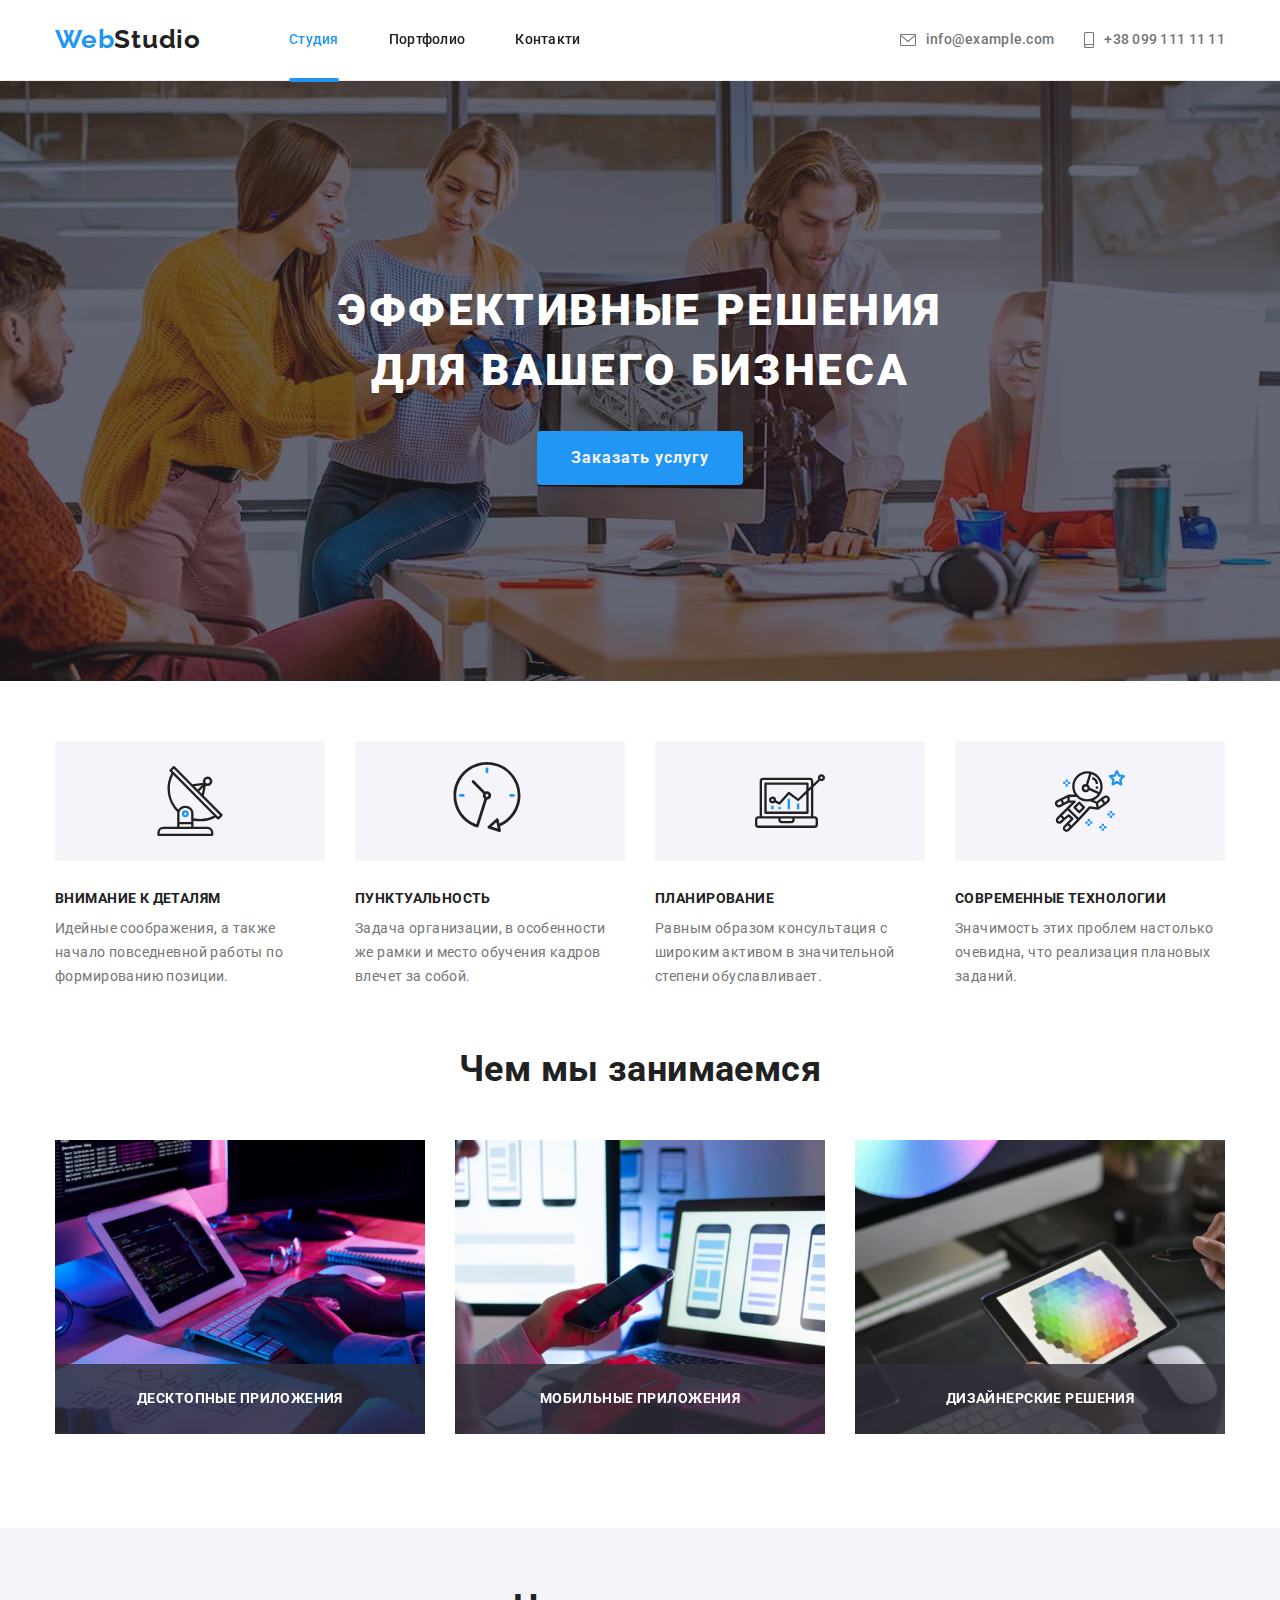
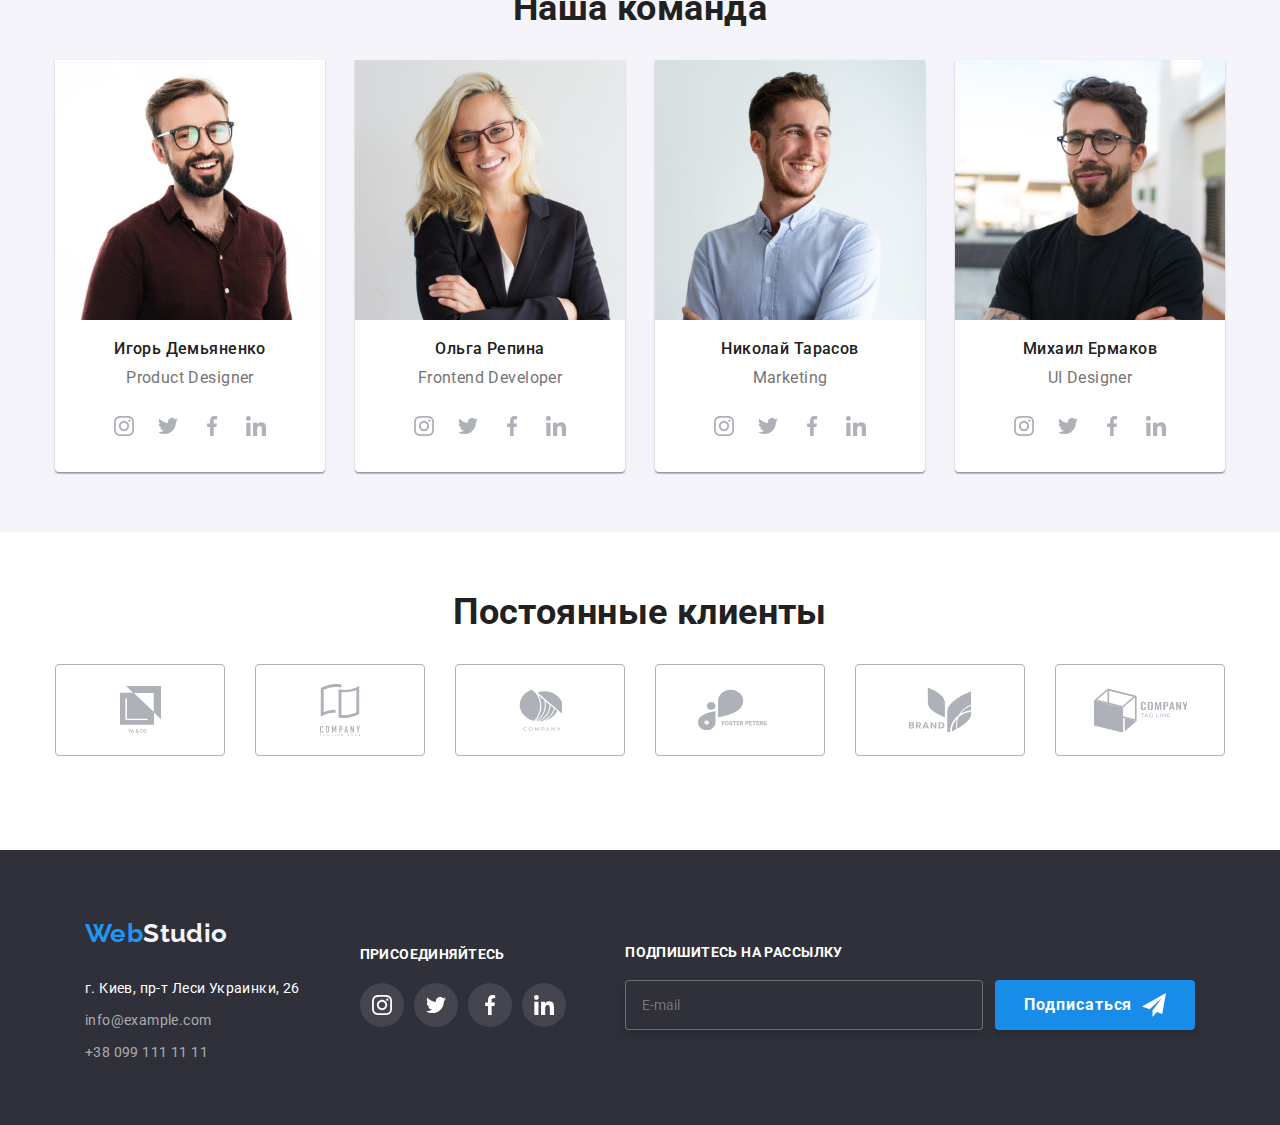
==== commit 1a827c60: "ДЗ 8" ====
--- a/index.html
+++ b/index.html
@@ -36,7 +36,7 @@
               ></use>
             </svg>
           </button>
-          <div class="header-mobile"  data-menu>
+          <div class="header-mobile" data-menu>
             <ul class="header-mobile__list list">
               <li class="header-mobile__item">
                 <a
@@ -54,28 +54,30 @@
                 <a class="header-mobile__link a link" href="#">Контакти</a>
               </li>
             </ul>
-            <ul class="header-mobile-contact list">
-              <li class="header-mobile-contact__tel a">
-                <a href="tel:+380961111111"></a>+38 096 111 11 11
-              </li>
-              <li class="header-mobile-contact__mail a">
-                <a href="mailto:info@devstudio.com"></a>info@devstudio.com
-              </li>
-            </ul>
-            <ul class="header-mobile-social_list list">
-              <li class="header-mobile-social__item">
-                <a class="header-mobile-social__link a" href="">Instagram</a>
-              </li>
-              <li class="header-mobile-social__item">
-                <a class="header-mobile-social__link a" href="">Twitter</a>
-              </li>
-              <li class="header-mobile-social__item">
-                <a class="header-mobile-social__link a" href="">Facebook</a>
-              </li>
-              <li class="header-mobile-social__item">
-                <a class="header-mobile-social__link a" href="">LinkedIn</a>
-              </li>
-            </ul>
+            <div>
+              <ul class="header-mobile-contact list">
+                <li class="header-mobile-contact__tel a">
+                  <a href="tel:+380961111111"></a>+38 096 111 11 11
+                </li>
+                <li class="header-mobile-contact__mail a">
+                  <a href="mailto:info@devstudio.com"></a>info@devstudio.com
+                </li>
+              </ul>
+              <ul class="header-mobile-social_list list">
+                <li class="header-mobile-social__item">
+                  <a class="header-mobile-social__link a" href="">Instagram</a>
+                </li>
+                <li class="header-mobile-social__item">
+                  <a class="header-mobile-social__link a" href="">Twitter</a>
+                </li>
+                <li class="header-mobile-social__item">
+                  <a class="header-mobile-social__link a" href="">Facebook</a>
+                </li>
+                <li class="header-mobile-social__item">
+                  <a class="header-mobile-social__link a" href="">LinkedIn</a>
+                </li>
+              </ul>
+            </div>
           </div>
           <ul class="header__list list">
             <li>
@@ -601,6 +603,5 @@
     </footer>
     <script src="./js/modal.js"></script>
     <script src="./js/mobile-menu.js"></script>
-    <script src="./js/no-scroll.js"></script>
   </body>
 </html>
--- a/css/main.min.css
+++ b/css/main.min.css
@@ -1 +1 @@
-body{font-family:"Roboto",sans-serif;color:var(--general-color);font-size:14px;letter-spacing:.03em;padding:0px}img{display:block;max-width:100%;height:auto}p,h1,h2,h3,h4,h5,h6{margin:0}ul,ol{margin:0;padding-left:0}.container{padding-left:15px;padding-right:15px;margin:0 auto;box-sizing:border-box}@media screen and (min-width: 480px){.container{max-width:480px}}@media screen and (min-width: 768px){.container{max-width:768px}}@media screen and (min-width: 1200px){.container{max-width:1200px}}.link{text-decoration:none}.list{list-style-type:none}.a{text-decoration:none;color:var(--general-color)}.visually-hidden{position:absolute;width:1px;height:1px;margin:-1px;border:0;padding:0;white-space:nowrap;clip-path:inset(100%);clip:rect(0 0 0 0);overflow:hidden}.header{border-bottom:1px solid #ececec}.header .container{display:flex;align-items:center}.header__list{display:flex;font-weight:500;line-height:1.14;letter-spacing:.02em;margin-left:93px}@media screen and (min-width: 768px){.header__list{margin-left:88px}}.header__logo{font-family:"Raleway";font-style:normal;font-weight:700;font-size:26px;line-height:1.076;letter-spacing:.03em;color:var(--hover-color);padding:16px 0 16px 0}@media screen and (min-width: 480px){.header__logo{padding:16px 0 16px 0}}@media screen and (min-width: 768px){.header__logo{padding:24px 0px 25px 0;line-height:1.19}}.header__logo-s{color:var(--general-color)}.header__item{display:none;position:relative;font-weight:500;line-height:1.14;letter-spacing:.02em;padding:32px 0 32px 0;margin-right:50px;transition:color 250ms cubic-bezier(0.4, 0, 0.2, 1)}.header__item:hover{color:var(--hover-color)}.header__item:focus{color:var(--hover-color)}@media screen and (min-width: 768px){.header__item{display:inherit}}.current{color:var(--hover-color)}@media screen and (min-width: 768px){.current::before{content:"";height:4px;width:100%;background-color:var(--hover-color);border-radius:4px;position:absolute;bottom:-2px}}.page-anim::before{content:"";height:4px;width:100%;background-color:var(--hover-color);border-radius:4px;position:absolute;bottom:-3px;opacity:0;transition:opacity 250ms cubic-bezier(0.4, 0, 0.2, 1)}.page-anim::before:hover::before{opacity:1}.header-contact{display:flex;margin-left:auto;display:none}@media screen and (min-width: 768px){.header-contact{flex-wrap:wrap;flex-direction:column;display:inherit}}@media screen and (min-width: 1200px){.header-contact{flex-wrap:inherit;flex-direction:inherit}}.header-contact .header-contact__mail,.header-contact .header-contact__tel{font-weight:500;line-height:1.14;letter-spacing:.02em;color:var(--address-color);transition:color 250ms cubic-bezier(0.4, 0, 0.2, 1)}@media screen and (min-width: 768px){.header-contact .header-contact__mail,.header-contact .header-contact__tel{padding:5px 0 5px 0;margin-right:0}}@media screen and (min-width: 1200px){.header-contact .header-contact__mail,.header-contact .header-contact__tel{padding:32px 0 32px 0;margin-right:30px}}.header-contact__item{display:flex;align-items:center;justify-content:center}.header-contact__item .header-contact__svg{transition:fill 250ms cubic-bezier(0.4, 0, 0.2, 1);margin-right:10px;fill:#757575}.header-contact__item .header-contact__tel{margin-right:0}.header-contact__item:hover .header-contact__svg{fill:var(--hover-color)}.header-contact__item:hover .header-contact__tel{color:var(--hover-color)}.header-contact__item:hover .header-contact__mail{color:var(--hover-color)}.header__btn{display:none}.header__btn:hover .header__svg,.header__btn:focus .header__svg{fill:#2196f3}.header__btn .header__svg{fill:#000}.header__btn .header__svg-close{display:none}@media screen and (max-width: 480px),(max-width: 767px){.header__btn{display:inherit;width:40px;height:40px;margin:0;padding:0;margin-left:auto;border:none;background-color:rgba(0,0,0,0);position:absolute;top:10px;right:15px;z-index:1}}.header-mobile{position:fixed;top:0;left:0;opacity:0;width:100%;height:100%;pointer-events:none}.header__btn.is-open{z-index:2;position:fixed}.header__btn.is-open .header__svg-menu{display:none}.header__btn.is-open .header__svg-close{display:inherit;position:absolute;top:0;right:0}.header-mobile.is-open{width:100%;max-height:100%;background-color:#fff;opacity:1;pointer-events:all;z-index:1}.header-mobile__list{margin:48px 0 0 40px}.header-mobile__item{margin-bottom:32px}.header-mobile__link{font-weight:500;font-size:40px;line-height:47px;text-align:center;letter-spacing:.02em}.header-mobile__link:hover{color:#2196f3}.header-mobile-contact{margin-top:302px;font-weight:500;font-size:34px;line-height:40px;letter-spacing:.02em;margin-left:40px}.header-mobile-contact__tel{margin-bottom:32px;color:#2196f3}.header-mobile-contact__mail{font-size:24px;line-height:28px;letter-spacing:.02em;color:#757575}.header-mobile-social_list{display:flex;flex-wrap:wrap;margin:64px 0 48px 40px}.header-mobile-social_list .header-mobile-social__item{font-size:18px;line-height:1.22;letter-spacing:.02em}.header-mobile-social_list .header-mobile-social__item:last-child .header-mobile-social__link:after{border:none}.header-mobile-social__link{color:#2196f3;margin-right:10px;padding:10px 0 10px 0}.header-mobile-social__link:after{content:"";height:22px;margin-left:10px;border:1px solid rgba(33,33,33,.2);transform:rotate(90deg)}.no-scroll{overflow:hidden}.hero{background:var(--work-color)}@media screen and (min-width: 1200px){.hero{margin:0 auto}}.hero-sec{margin-bottom:60px;max-width:480px;height:400px;text-align:center;background-position:center;background-size:cover;background-repeat:no-repeat;margin-left:auto;margin-right:auto;background-image:linear-gradient(to right, rgba(47, 48, 58, 0.4), rgba(47, 48, 58, 0.4)),url("../images/Header_mobile.jpg")}@media screen and (min-width: 480px){.hero-sec{background-image:linear-gradient(to right, rgba(47, 48, 58, 0.4), rgba(47, 48, 58, 0.4)),url("../images/Header_mobile.jpg");max-width:480px}}@media screen and (min-width: 480px)and (min-device-pixel-ratio: 2),screen and (min-width: 480px)and (-webkit-min-device-pixel-ratio: 2),screen and (min-width: 480px)and (min-resolution: 192dpi),screen and (min-width: 480px)and (min-resolution: 2dppx){.hero-sec{background-image:linear-gradient(to right, rgba(47, 48, 58, 0.4), rgba(47, 48, 58, 0.4)),url(../../images/Header_mobile-2x.jpg)}}@media screen and (min-width: 768px){.hero-sec{background-image:linear-gradient(to right, rgba(47, 48, 58, 0.4), rgba(47, 48, 58, 0.4)),url("../images/Header_table.jpg");max-width:768px}}@media screen and (min-width: 768px)and (min-device-pixel-ratio: 2),screen and (min-width: 768px)and (-webkit-min-device-pixel-ratio: 2),screen and (min-width: 768px)and (min-resolution: 192dpi),screen and (min-width: 768px)and (min-resolution: 2dppx){.hero-sec{background-image:linear-gradient(to right, rgba(47, 48, 58, 0.4), rgba(47, 48, 58, 0.4)),url(../../images/Header_table-2x.jpg)}}@media screen and (min-width: 1200px){.hero-sec{max-width:1600px;height:600px;background-image:linear-gradient(to right, rgba(47, 48, 58, 0.4), rgba(47, 48, 58, 0.4)),url(../../images/ImgOverlay.jpg)}}@media screen and (min-width: 1200px)and (min-device-pixel-ratio: 2),screen and (min-width: 1200px)and (-webkit-min-device-pixel-ratio: 2),screen and (min-width: 1200px)and (min-resolution: 192dpi),screen and (min-width: 1200px)and (min-resolution: 2dppx){.hero-sec{background-image:linear-gradient(to right, rgba(47, 48, 58, 0.4), rgba(47, 48, 58, 0.4)),url(../../images/hero-img-desktop@2x.jpg)}}.hero-three{padding-top:0}.hero__title{padding-top:118px;margin-bottom:30px;margin-left:auto;margin-right:auto;color:#fff;font-weight:900;font-size:26px;line-height:1.61;text-transform:uppercase;letter-spacing:.06em;text-align:center}@media screen and (min-width: 480px){.hero__title{padding-top:118px}}@media screen and (min-width: 768px){.hero__title{width:360px}}@media screen and (min-width: 1200px){.hero__title{width:696px;font-size:44px;line-height:1.36;padding-top:200px}}.hero__btn{background:var(--hover-color);box-shadow:0px 4px 4px rgba(0,0,0,.15);border-radius:4px;color:var(--background-color);cursor:pointer;font-family:inherit;font-weight:700;font-size:16px;line-height:1.87;letter-spacing:.06em;box-shadow:0px 4px 4px rgba(0,0,0,.15);border-radius:4px;padding:10px 32px;border-color:rgba(0,0,0,0);transition:background-color 250ms cubic-bezier(0.4, 0, 0.2, 1)}.hero__btn:hover{background-color:var(--main-btn-backgroung-color)}.hero__btn:focus{background-color:var(--main-btn-backgroung-color)}.benefits{margin-bottom:60px}.benefits__list{display:flex;flex-wrap:wrap;gap:30px}@media screen and (min-width: 1200px){.benefits__list{flex-wrap:nowrap}}.benefits__list .benefits__svg{background-color:#f5f4fa;display:flex;justify-content:center;align-items:center;height:120px;margin-bottom:30px}.benefits__list .benefits__title{color:var(--general-color);font-weight:700;font-size:14px;line-height:1.14;text-transform:uppercase;margin-bottom:10px}.benefits__list .benefits__text{line-height:1.71;color:var(--address-color)}@media screen and (min-width: 768px){.benefits__item{width:calc((100% - 30px)/2)}}.team-back{background:var(--background-color);padding-bottom:60px}.team__title{font-weight:700;font-size:36px;line-height:1.16;padding-top:60px;margin-bottom:30px;text-align:center}.team__list{display:flex;flex-wrap:wrap;gap:30px}@media screen and (min-width: 1200px){.team__list{flex-wrap:nowrap}}.team__item{width:100%;background-color:var(--work-color);box-shadow:0px 1px 3px rgba(0,0,0,.12),0px 1px 1px rgba(0,0,0,.14),0px 2px 1px rgba(0,0,0,.2);border-radius:0px 0px 4px 4px}.team__item img{width:450px}@media screen and (min-width: 768px){.team__item{width:calc((100% - 30px)/2)}.team__item img{width:354px}}@media screen and (min-width: 1200px){.team__item img{width:270px}}.team-div__title{font-weight:500;font-size:16px;line-height:1.18;color:var(--general-color);margin-bottom:10px;text-align:center;padding-top:20px}.team-div__text{font-size:16px;line-height:1.18;color:var(--address-color);text-align:center}.team-div__social{display:flex;justify-content:center;margin-top:16px;padding-bottom:24px}.team-div__link{width:44px;height:44px;border-radius:50%;display:flex;align-items:center;justify-content:center;transition:background-color 250ms cubic-bezier(0.4, 0, 0.2, 1)}.team-div__link:hover{background-color:var(--hover-color)}.team-div__link:focus{background-color:var(--hover-color)}.team__item:last-child{margin-bottom:0}.team-div__svg{transition:fill 250ms cubic-bezier(0.4, 0, 0.2, 1);fill:#afb1b8}.team-div__link:hover .team-div__svg,.team-div__link:focus .team-div__svg{fill:var(--work-color)}.clients__title{font-weight:700;font-size:36px;line-height:1.16;margin-bottom:30px;text-align:center;margin-top:60px}.client__list{display:flex;flex-wrap:wrap;gap:30px;justify-content:center;margin-bottom:60px}@media screen and (min-width: 1200px){.client__list{flex-wrap:nowrap;width:1170px;margin:0 auto;margin-bottom:94px}}.clients__link{height:100%;border:1px solid #afb1b8;box-sizing:border-box;border-radius:4px;display:flex;justify-content:center;align-items:center;transition:border-color 250ms cubic-bezier(0.4, 0, 0.2, 1)}.clients__link:hover{border-color:var(--hover-color)}.clients__item{height:92px;width:calc((100% - 60px)/2)}@media screen and (min-width: 768px){.clients__item{width:calc((100% - 90px)/3)}}.clients__svg{align-content:center;max-width:106px;max-height:60px;transition:fill 250ms cubic-bezier(0.4, 0, 0.2, 1);fill:#afb1b8}.clients__link:hover .clients__svg{fill:var(--hover-color)}.footer{background:var(--main-background-color);padding:60px 0 60px 0}@media screen and (min-width: 480px)and (max-width: 767px){.footer{padding:60px 0 0 0}}.footer-con{display:flex;flex-wrap:wrap;flex-direction:column;justify-content:center;width:100%}@media screen and (min-width: 768px){.footer-con{flex-direction:row;justify-content:space-around}}@media screen and (min-width: 1200px){.footer-con{align-items:baseline;max-width:1200px;align-items:center}}.footer__div{text-align:center}@media screen and (min-width: 1200px){.footer__div{text-align:start}}.footer__logo{font-family:"Raleway";font-weight:700;font-size:26px;line-height:1.82;color:var(--hover-color)}.footer__logo .footer__logo-s{color:var(--background-color)}.footer-div__list{display:flex;margin-bottom:60px;justify-content:center}.footer-div__item+.footer-div__item{margin-left:10px}.footer-div__link{width:44px;height:44px;background-color:rgba(255,255,255,.1);border-radius:50%;display:flex;justify-content:center;align-items:center;fill:#fff;transition:background-color 250ms cubic-bezier(0.4, 0, 0.2, 1)}.footer-div__link:hover{background-color:var(--hover-color)}.footer-div__link:focus{background-color:var(--hover-color)}.footer-div__title{font-family:inherit;font-style:normal;font-weight:700;line-height:1.14;text-transform:uppercase;color:var(--work-color);margin-bottom:20px;text-align:center}@media screen and (min-width: 1200px){.footer-div__title{text-align:start}}.footer__address{margin-top:20px}.footer__list{margin-bottom:60px}@media screen and (min-width: 768px){.footer__list{text-align:center}}@media screen and (min-width: 1200px){.footer__list{text-align:start}}.footer__item{margin-bottom:8px}.footer__item:last-child{margin-bottom:0}.footer__text{font-style:normal;line-height:1.71;color:var(--work-color)}.footer__real{font-style:normal;line-height:1.71;color:rgba(255,255,255,.6)}.footer__form{display:flex;flex-direction:column;text-align:center;align-items:center;width:100%}@media screen and (min-width: 1200px){.footer__form{width:570px;display:flex;margin-left:auto;flex-direction:row;margin-bottom:40px}}.footer__title{font-weight:700;font-size:14px;line-height:16px;letter-spacing:.03em;text-transform:uppercase;color:#fff;text-align:center}@media screen and (min-width: 1200px){.footer__title{text-align:start}}.footer-form__input{width:100%;height:50px;border:1px solid rgba(255,255,255,.3);filter:drop-shadow(0px 4px 4px rgba(0, 0, 0, 0.15));border-radius:4px;margin-top:20px;background-color:var(--main-background-color);padding-left:16px;color:var(--work-color);margin-bottom:20px}@media screen and (min-width: 480px){.footer-form__input{width:450px}}@media screen and (min-width: 768px){.footer-form__input{width:450px}}@media screen and (min-width: 1200px){.footer-form__input{width:358px;margin-right:12px}}.footer-form__btn{box-shadow:0px 4px 4px rgba(0,0,0,.15);width:200px;height:50px;font-family:inherit;font-style:normal;background-color:var(--main-btn-backgroung-color);color:var(--work-color);font-weight:700;font-size:16px;line-height:1.88;align-items:center;letter-spacing:.06em;border-radius:4px;border-color:rgba(0,0,0,0);cursor:pointer;display:flex;justify-content:center}.footer-form__btn::after{content:"";float:right;width:24px;height:24px;background-image:url(../images/icon-send.svg);margin-left:10px}.footer-form__label{width:100%}@media screen and (min-width: 1200px){.footer-form__label{width:auto}}.portfolio-btn__list{display:flex;flex-wrap:wrap}@media screen and (min-width: 768px){.portfolio-btn__list{justify-content:center}}.portfolio-btn{margin-top:60px}.portfolio-btn__item{margin-right:8px;margin-bottom:15px}.portfolio-btn__item:last-child{margin:0}.portfolio-btn__btn{font-family:inherit;font-style:normal;font-weight:500;font-size:16px;line-height:1.6;text-align:center;background-color:var(--background-color);cursor:pointer;padding:6px 22px;border-radius:4px;border-color:rgba(0,0,0,0);transition:background-color 250ms cubic-bezier(0.4, 0, 0.2, 1),color 250ms cubic-bezier(0.4, 0, 0.2, 1),box-shadow 250ms cubic-bezier(0.4, 0, 0.2, 1)}.portfolio-btn__btn:hover{background-color:var(--hover-color);color:var(--background-color);box-shadow:0px 3px 1px rgba(0,0,0,.1),0px 1px 2px rgba(0,0,0,.08),0px 2px 2px rgba(0,0,0,.12)}.portfolio-btn__btn:focus{background-color:var(--hover-color);color:var(--background-color);box-shadow:0px 3px 1px rgba(0,0,0,.1),0px 1px 2px rgba(0,0,0,.08),0px 2px 2px rgba(0,0,0,.12)}.current-port{background:var(--hover-color);color:var(--work-color)}.portfolio-card__list{display:flex;flex-wrap:wrap;flex-grow:1;gap:30px;margin-top:40px;margin-bottom:60px}.portfolio-card__item:hover .portfolio-card__text{transform:translateY(0)}.portfolio-card__div{border-left:1px solid #eee;border-bottom:1px solid #eee;border-right:1px solid #eee;padding:20px 24px;display:flex;flex-direction:column;flex-grow:1}@media screen and (min-width: 768px){.portfolio-card__div{width:354px}}.portfolio-card__link{display:flex;flex-direction:column;height:100%;transition-property:box-shadow;transition-duration:250ms;transition-timing-function:cubic-bezier(0.4, 0, 0.2, 1)}.portfolio-card__link:hover{box-shadow:0px 1px 1px rgba(0,0,0,.12),0px 4px 4px rgba(0,0,0,.06),1px 4px 6px rgba(0,0,0,.16)}.portfolio-card__title{font-weight:700;font-size:18px;line-height:2;letter-spacing:.06em;margin-bottom:4px}.portfolio-card__parag{font-weight:400;font-size:16px;line-height:1.87;color:var(--address-color)}.portfolio-card__overlay{position:relative;overflow:hidden;max-width:450px}.portfolio-card__overlay img{width:450px}@media screen and (min-width: 768px){.portfolio-card__overlay{width:354px}}.portfolio-card__text{position:absolute;bottom:-1px;left:0;background-color:rgba(33,150,243,.9);transition-property:transform;transition-duration:250ms;transition-timing-function:cubic-bezier(0.4, 0, 0.2, 1);transform:translateY(100%);width:100%;height:100%;padding:63px 24px;font-weight:400;font-size:18px;line-height:1.56;letter-spacing:.03em;color:#fff}:root{--general-color: #212121;--work-color: #ffffff;--hover-color: #2196f3;--background-color: #f5f4fa;--address-color: #757575;--main-background-color: #2f303a;--main-btn-backgroung-color: #188ce8;--typical-margin: 30px}.backdrop{position:fixed;top:0;left:0;width:100%;height:100%;background-color:rgba(0,0,0,.2);opacity:1;transition:opacity 250ms cubic-bezier(0.4, 0, 0.2, 1);z-index:1}.backdrop.is-hidden{opacity:0;pointer-events:none}.modal{position:absolute;top:50%;left:50%;width:100%;height:609px;background-color:var(--work-color);transform:translate(-50%, -50%);box-shadow:0px 1px 3px rgba(0,0,0,.12),0px 1px 1px rgba(0,0,0,.14),0px 2px 1px rgba(0,0,0,.2);border-radius:4px;padding:40px}.modal .modal__btn{position:absolute;display:flex;justify-content:center;align-items:center;top:8px;right:8px;width:30px;height:30px;border:1px solid rgba(0,0,0,.1);border-radius:50%;background-color:var(--work-color);cursor:pointer}@media screen and (min-width: 480px){.modal{width:480px}}@media screen and (min-width: 1200px){.modal{width:528px;height:581px}}.modal-form{display:flex;flex-direction:column;text-align:initial;margin:0 auto}.modal-form .modal-form__title{font-weight:700;font-size:20px;line-height:23px;text-align:center;letter-spacing:.03em;margin-bottom:12px;color:#212121}.modal-form .modal-form__field{position:relative;display:flex;flex-direction:column-reverse;margin-bottom:10px}.modal-form .modal-form__label{margin-bottom:4px;font-weight:400;font-size:12px;line-height:1.16;letter-spacing:.01em;color:#757575}.modal-form__input{border:1px solid rgba(33,33,33,.2);box-sizing:border-box;border-radius:4px;height:40px;padding-left:42px;transition:border 250ms cubic-bezier(0.4, 0, 0.2, 1)}.modal-form__input:focus{border-color:#188ce8;outline:none}.modal-form__input:focus~.modal-form__svg{fill:var(--hover-color)}.modal-form__textarea{resize:none;border:1px solid rgba(33,33,33,.2);box-sizing:border-box;border-radius:4px;width:100%;height:120px;padding:12px 16px;margin-top:4px;transition:border 250ms cubic-bezier(0.4, 0, 0.2, 1)}.modal-form__textarea:focus{border-color:#188ce8;outline:none}.modal-form__comment{font-weight:400;font-size:12px;line-height:1.16;letter-spacing:.01em;color:#757575}.modal-form__label textarea::placeholder{font-weight:400;font-size:12px;line-height:1.16;letter-spacing:.01em;color:var(--address-color);padding:12px 16px}.modal-checkbox{position:relative;font-weight:400;font-size:14px;line-height:1.71;letter-spacing:.03em;color:#757575;margin-top:20px;margin-bottom:30px;display:flex;justify-content:center;align-items:center}.modal-checkbox input[type=checkbox]{margin-right:7px}.modal-form__btn{background:var(--hover-color);border-radius:4px;color:var(--background-color);cursor:pointer;font-family:inherit;font-style:normal;font-weight:700;font-size:16px;line-height:1.87;letter-spacing:.06em;border-color:rgba(0,0,0,0);width:200px;height:50px;margin-right:auto;margin-left:auto;transition:background-color 250ms cubic-bezier(0.4, 0, 0.2, 1),box-shadow 250ms cubic-bezier(0.4, 0, 0.2, 1)}.modal-form__btn:hover{background-color:#188ce8;box-shadow:0px 4px 4px rgba(0,0,0,.15)}.modal-form__btn:focus{background-color:#188ce8;box-shadow:0px 4px 4px rgba(0,0,0,.15)}.modal-form__svg{position:absolute;top:50%;left:12px;transition:fill 250ms cubic-bezier(0.4, 0, 0.2, 1)}.modal-checkbox__svg{position:absolute;top:50%;left:1px;opacity:1;width:16px;height:15px;transform:translateY(-50%)}@media screen and (min-width: 1200px){.modal-checkbox__svg{left:12px}}.modal-checkbox__label{font-weight:400;font-size:12px;line-height:14px;margin-left:24px;text-align:center}.modal-checkbox__label .modal-checkbox__checkbox{appearance:none;position:absolute}.modal-checkbox__label .modal-checkbox__license{color:#2196f3}.modal-checkbox__label .modal-checkbox__svgcheck{position:absolute;opacity:0}@media screen and (min-width: 1200px){.modal-checkbox__label{font-size:14px}}.modal__btn-close{fill:#000;transition:fill 250ms cubic-bezier(0.4, 0, 0.2, 1)}.modal__btn:hover .modal__btn-close{fill:var(--hover-color)}.modal-checkbox__checkbox:checked~.checkbox-svg{position:absolute;opacity:0}.modal-checkbox__checkbox:checked~.modal-checkbox__svgcheck{position:absolute;top:50%;left:1px;opacity:1;width:16px;height:15px;transform:translateY(-50%)}@media screen and (min-width: 1200px){.modal-checkbox__checkbox:checked~.modal-checkbox__svgcheck{left:12px}}.work{display:none}@media screen and (min-width: 1200px){.work{display:initial}}.work__title{font-weight:700;font-size:36px;line-height:1.16;text-align:center;margin-bottom:50px}.work__list{display:flex;margin-bottom:94px}.work__item{position:relative;margin-right:var(--typical-margin)}.work__item:last-child{margin-right:0}.work__text{position:absolute;bottom:0;left:0;width:370px;height:70px;background-color:rgba(47,48,58,.8);color:var(--work-color);display:flex;justify-content:center;align-items:center;font-weight:700;line-height:1.14;text-transform:uppercase}/*# sourceMappingURL=main.min.css.map */+body{font-family:"Roboto",sans-serif;color:var(--general-color);font-size:14px;letter-spacing:.03em;padding:0px}img{display:block;max-width:100%;height:auto}p,h1,h2,h3,h4,h5,h6{margin:0}ul,ol{margin:0;padding-left:0}.container{padding-left:15px;padding-right:15px;margin:0 auto;box-sizing:border-box}@media screen and (min-width: 480px){.container{max-width:480px}}@media screen and (min-width: 768px){.container{max-width:768px}}@media screen and (min-width: 1200px){.container{max-width:1200px}}.link{text-decoration:none}.list{list-style-type:none}.a{text-decoration:none;color:var(--general-color)}.visually-hidden{position:absolute;width:1px;height:1px;margin:-1px;border:0;padding:0;white-space:nowrap;clip-path:inset(100%);clip:rect(0 0 0 0);overflow:hidden}.header{border-bottom:1px solid #ececec}.header .container{display:flex;align-items:center}.header__list{display:flex;font-weight:500;line-height:1.14;letter-spacing:.02em;margin-left:93px}@media screen and (min-width: 768px){.header__list{margin-left:88px}}.header__logo{font-family:"Raleway";font-style:normal;font-weight:700;font-size:26px;line-height:1.076;letter-spacing:.03em;color:var(--hover-color);padding:16px 0 16px 0}@media screen and (min-width: 480px){.header__logo{padding:16px 0 16px 0}}@media screen and (min-width: 768px){.header__logo{padding:24px 0px 25px 0;line-height:1.19}}.header__logo-s{color:var(--general-color)}.header__item{display:none;position:relative;font-weight:500;line-height:1.14;letter-spacing:.02em;padding:32px 0 32px 0;margin-right:50px;transition:color 250ms cubic-bezier(0.4, 0, 0.2, 1)}.header__item:hover{color:var(--hover-color)}.header__item:focus{color:var(--hover-color)}@media screen and (min-width: 768px){.header__item{display:inherit}}.current{color:var(--hover-color)}@media screen and (min-width: 768px){.current::before{content:"";height:4px;width:100%;background-color:var(--hover-color);border-radius:4px;position:absolute;bottom:-2px}}.page-anim::before{content:"";height:4px;width:100%;background-color:var(--hover-color);border-radius:4px;position:absolute;bottom:-3px;opacity:0;transition:opacity 250ms cubic-bezier(0.4, 0, 0.2, 1)}.page-anim::before:hover::before{opacity:1}.header-contact{display:flex;margin-left:auto;display:none}@media screen and (min-width: 768px){.header-contact{flex-wrap:wrap;flex-direction:column;display:inherit}}@media screen and (min-width: 1200px){.header-contact{flex-wrap:inherit;flex-direction:inherit}}.header-contact .header-contact__mail,.header-contact .header-contact__tel{font-weight:500;line-height:1.14;letter-spacing:.02em;color:var(--address-color);transition:color 250ms cubic-bezier(0.4, 0, 0.2, 1)}@media screen and (min-width: 768px){.header-contact .header-contact__mail,.header-contact .header-contact__tel{padding:5px 0 5px 0;margin-right:0}}@media screen and (min-width: 1200px){.header-contact .header-contact__mail,.header-contact .header-contact__tel{padding:32px 0 32px 0;margin-right:30px}}.header-contact__item{display:flex;align-items:center;justify-content:center}.header-contact__item .header-contact__svg{transition:fill 250ms cubic-bezier(0.4, 0, 0.2, 1);margin-right:10px;fill:#757575}.header-contact__item .header-contact__tel{margin-right:0}.header-contact__item:hover .header-contact__svg{fill:var(--hover-color)}.header-contact__item:hover .header-contact__tel{color:var(--hover-color)}.header-contact__item:hover .header-contact__mail{color:var(--hover-color)}.header__btn{display:none}.header__btn:hover .header__svg,.header__btn:focus .header__svg{fill:#2196f3}.header__btn .header__svg{fill:#000}.header__btn .header__svg-close{display:none}@media screen and (max-width: 480px),(max-width: 767px){.header__btn{display:inherit;width:40px;height:40px;margin:0;padding:0;margin-left:auto;border:none;background-color:rgba(0,0,0,0);position:absolute;top:10px;right:15px;z-index:1}}.header-mobile{position:fixed;top:0;left:0;opacity:0;width:100%;height:100%;pointer-events:none}.header__btn.is-open{z-index:2;position:fixed}.header__btn.is-open .header__svg-menu{display:none}.header__btn.is-open .header__svg-close{display:inherit;position:absolute;top:0;right:0}.header-mobile.is-open{width:100%;max-height:100%;background-color:#fff;opacity:1;pointer-events:all;z-index:1;display:flex;flex-direction:column;justify-content:space-between}.header-mobile__list{margin:48px 0 0 40px}.header-mobile__item{margin-bottom:32px}.header-mobile__link{font-weight:500;font-size:40px;line-height:47px;text-align:center;letter-spacing:.02em}.header-mobile__link:hover{color:#2196f3}.header-mobile-contact{font-weight:500;font-size:34px;line-height:40px;letter-spacing:.02em;margin-left:40px}.header-mobile-contact__tel{margin-bottom:32px;color:#2196f3}.header-mobile-contact__mail{font-size:24px;line-height:28px;letter-spacing:.02em;color:#757575}.header-mobile-social_list{display:flex;flex-wrap:wrap;margin:64px 0 48px 40px}.header-mobile-social_list .header-mobile-social__item{font-size:18px;line-height:1.22;letter-spacing:.02em}.header-mobile-social_list .header-mobile-social__item:last-child .header-mobile-social__link:after{border:none}.header-mobile-social__link{color:#2196f3;margin-right:10px;padding:10px 0 10px 0}.header-mobile-social__link:after{content:"";height:22px;margin-left:10px;border:1px solid rgba(33,33,33,.2);transform:rotate(90deg)}.no-scroll{overflow:hidden}.hero{background:var(--work-color)}@media screen and (min-width: 1200px){.hero{margin:0 auto}}.hero-sec{margin-bottom:60px;max-width:480px;height:400px;text-align:center;background-position:center;background-size:cover;background-repeat:no-repeat;margin-left:auto;margin-right:auto;background-image:linear-gradient(to right, rgba(47, 48, 58, 0.4), rgba(47, 48, 58, 0.4)),url("../images/Header_mobile.jpg")}@media screen and (min-width: 480px){.hero-sec{background-image:linear-gradient(to right, rgba(47, 48, 58, 0.4), rgba(47, 48, 58, 0.4)),url("../images/Header_mobile.jpg");max-width:480px}}@media screen and (min-width: 480px)and (min-device-pixel-ratio: 2),screen and (min-width: 480px)and (-webkit-min-device-pixel-ratio: 2),screen and (min-width: 480px)and (min-resolution: 192dpi),screen and (min-width: 480px)and (min-resolution: 2dppx){.hero-sec{background-image:linear-gradient(to right, rgba(47, 48, 58, 0.4), rgba(47, 48, 58, 0.4)),url(../images/Header_mobile-2x.jpg)}}@media screen and (min-width: 768px){.hero-sec{background-image:linear-gradient(to right, rgba(47, 48, 58, 0.4), rgba(47, 48, 58, 0.4)),url("../images/Header_table.jpg");max-width:768px}}@media screen and (min-width: 768px)and (min-device-pixel-ratio: 2),screen and (min-width: 768px)and (-webkit-min-device-pixel-ratio: 2),screen and (min-width: 768px)and (min-resolution: 192dpi),screen and (min-width: 768px)and (min-resolution: 2dppx){.hero-sec{background-image:linear-gradient(to right, rgba(47, 48, 58, 0.4), rgba(47, 48, 58, 0.4)),url(../images/Header_table-2x.jpg)}}@media screen and (min-width: 1200px){.hero-sec{max-width:1600px;height:600px;background-image:linear-gradient(to right, rgba(47, 48, 58, 0.4), rgba(47, 48, 58, 0.4)),url(../images/ImgOverlay.jpg)}}@media screen and (min-width: 1200px)and (min-device-pixel-ratio: 2),screen and (min-width: 1200px)and (-webkit-min-device-pixel-ratio: 2),screen and (min-width: 1200px)and (min-resolution: 192dpi),screen and (min-width: 1200px)and (min-resolution: 2dppx){.hero-sec{background-image:linear-gradient(to right, rgba(47, 48, 58, 0.4), rgba(47, 48, 58, 0.4)),url(../images/hero-img-desktop@2x.jpg)}}.hero-three{padding-top:0}.hero__title{padding-top:118px;margin-bottom:30px;margin-left:auto;margin-right:auto;color:#fff;font-weight:900;font-size:26px;line-height:1.61;text-transform:uppercase;letter-spacing:.06em;text-align:center}@media screen and (min-width: 480px){.hero__title{padding-top:118px}}@media screen and (min-width: 768px){.hero__title{width:360px}}@media screen and (min-width: 1200px){.hero__title{width:696px;font-size:44px;line-height:1.36;padding-top:200px}}.hero__btn{background:var(--hover-color);box-shadow:0px 4px 4px rgba(0,0,0,.15);border-radius:4px;color:var(--background-color);cursor:pointer;font-family:inherit;font-weight:700;font-size:16px;line-height:1.87;letter-spacing:.06em;box-shadow:0px 4px 4px rgba(0,0,0,.15);border-radius:4px;padding:10px 32px;border-color:rgba(0,0,0,0);transition:background-color 250ms cubic-bezier(0.4, 0, 0.2, 1)}.hero__btn:hover{background-color:var(--main-btn-backgroung-color)}.hero__btn:focus{background-color:var(--main-btn-backgroung-color)}.benefits{margin-bottom:60px}.benefits__list{display:flex;flex-wrap:wrap;gap:30px}@media screen and (min-width: 1200px){.benefits__list{flex-wrap:nowrap}}.benefits__list .benefits__svg{background-color:#f5f4fa;display:flex;justify-content:center;align-items:center;height:120px;margin-bottom:30px}.benefits__list .benefits__title{color:var(--general-color);font-weight:700;font-size:14px;line-height:1.14;text-transform:uppercase;margin-bottom:10px}.benefits__list .benefits__text{line-height:1.71;color:var(--address-color)}@media screen and (min-width: 768px){.benefits__item{width:calc((100% - 30px)/2)}}.team-back{background:var(--background-color);padding-bottom:60px}.team__title{font-weight:700;font-size:36px;line-height:1.16;padding-top:60px;margin-bottom:30px;text-align:center}.team__list{display:flex;flex-wrap:wrap;gap:30px}@media screen and (min-width: 1200px){.team__list{flex-wrap:nowrap}}.team__item{width:100%;background-color:var(--work-color);box-shadow:0px 1px 3px rgba(0,0,0,.12),0px 1px 1px rgba(0,0,0,.14),0px 2px 1px rgba(0,0,0,.2);border-radius:0px 0px 4px 4px}.team__item img{width:450px}@media screen and (min-width: 768px){.team__item{width:calc((100% - 30px)/2)}.team__item img{width:354px}}@media screen and (min-width: 1200px){.team__item img{width:270px}}.team-div__title{font-weight:500;font-size:16px;line-height:1.18;color:var(--general-color);margin-bottom:10px;text-align:center;padding-top:20px}.team-div__text{font-size:16px;line-height:1.18;color:var(--address-color);text-align:center}.team-div__social{display:flex;justify-content:center;margin-top:16px;padding-bottom:24px}.team-div__link{width:44px;height:44px;border-radius:50%;display:flex;align-items:center;justify-content:center;transition:background-color 250ms cubic-bezier(0.4, 0, 0.2, 1)}.team-div__link:hover{background-color:var(--hover-color)}.team-div__link:focus{background-color:var(--hover-color)}.team__item:last-child{margin-bottom:0}.team-div__svg{transition:fill 250ms cubic-bezier(0.4, 0, 0.2, 1);fill:#afb1b8}.team-div__link:hover .team-div__svg,.team-div__link:focus .team-div__svg{fill:var(--work-color)}.clients__title{font-weight:700;font-size:36px;line-height:1.16;margin-bottom:30px;text-align:center;margin-top:60px}.client__list{display:flex;flex-wrap:wrap;gap:30px;justify-content:center;margin-bottom:60px}@media screen and (min-width: 1200px){.client__list{flex-wrap:nowrap;width:1170px;margin:0 auto;margin-bottom:94px}}.clients__link{height:100%;border:1px solid #afb1b8;box-sizing:border-box;border-radius:4px;display:flex;justify-content:center;align-items:center;transition:border-color 250ms cubic-bezier(0.4, 0, 0.2, 1)}.clients__link:hover{border-color:var(--hover-color)}.clients__item{height:92px;width:calc((100% - 60px)/2)}@media screen and (min-width: 768px){.clients__item{width:calc((100% - 90px)/3)}}.clients__svg{align-content:center;max-width:106px;max-height:60px;transition:fill 250ms cubic-bezier(0.4, 0, 0.2, 1);fill:#afb1b8}.clients__link:hover .clients__svg{fill:var(--hover-color)}.footer{background:var(--main-background-color);padding:60px 0 60px 0}@media screen and (min-width: 1200px){.footer{padding:60px 0 0 0}}.footer-con{display:flex;flex-wrap:wrap;flex-direction:column;justify-content:center;width:100%}@media screen and (min-width: 768px){.footer-con{flex-direction:row;justify-content:space-around}}@media screen and (min-width: 1200px){.footer-con{align-items:baseline;max-width:1200px;align-items:center}}.footer__div{text-align:center}@media screen and (min-width: 1200px){.footer__div{text-align:start}}.footer__logo{font-family:"Raleway";font-weight:700;font-size:26px;line-height:1.82;color:var(--hover-color)}.footer__logo .footer__logo-s{color:var(--background-color)}.footer-div__list{display:flex;margin-bottom:60px;justify-content:center}.footer-div__item+.footer-div__item{margin-left:10px}.footer-div__link{width:44px;height:44px;background-color:rgba(255,255,255,.1);border-radius:50%;display:flex;justify-content:center;align-items:center;fill:#fff;transition:background-color 250ms cubic-bezier(0.4, 0, 0.2, 1)}.footer-div__link:hover{background-color:var(--hover-color)}.footer-div__link:focus{background-color:var(--hover-color)}.footer-div__title{font-family:inherit;font-style:normal;font-weight:700;line-height:1.14;text-transform:uppercase;color:var(--work-color);margin-bottom:20px;text-align:center}@media screen and (min-width: 1200px){.footer-div__title{text-align:start}}.footer__address{margin-top:20px}.footer__list{margin-bottom:60px}@media screen and (min-width: 768px){.footer__list{text-align:center}}@media screen and (min-width: 1200px){.footer__list{text-align:start}}.footer__item{margin-bottom:8px}.footer__item:last-child{margin-bottom:0}.footer__text{font-style:normal;line-height:1.71;color:var(--work-color)}.footer__real{font-style:normal;line-height:1.71;color:rgba(255,255,255,.6)}.footer__form{display:flex;flex-direction:column;text-align:center;align-items:center;width:100%}@media screen and (min-width: 1200px){.footer__form{width:570px;display:flex;margin-left:auto;flex-direction:row;margin-bottom:40px}}.footer__title{font-weight:700;font-size:14px;line-height:16px;letter-spacing:.03em;text-transform:uppercase;color:#fff;text-align:center}@media screen and (min-width: 1200px){.footer__title{text-align:start}}.footer-form__input{width:100%;height:50px;border:1px solid rgba(255,255,255,.3);filter:drop-shadow(0px 4px 4px rgba(0, 0, 0, 0.15));border-radius:4px;margin-top:20px;background-color:var(--main-background-color);padding-left:16px;color:var(--work-color);margin-bottom:20px}@media screen and (min-width: 480px){.footer-form__input{width:450px}}@media screen and (min-width: 768px){.footer-form__input{width:450px}}@media screen and (min-width: 1200px){.footer-form__input{width:358px;margin-right:12px}}.footer-form__btn{box-shadow:0px 4px 4px rgba(0,0,0,.15);width:200px;height:50px;font-family:inherit;font-style:normal;background-color:var(--main-btn-backgroung-color);color:var(--work-color);font-weight:700;font-size:16px;line-height:1.88;align-items:center;letter-spacing:.06em;border-radius:4px;border-color:rgba(0,0,0,0);cursor:pointer;display:flex;justify-content:center}.footer-form__btn::after{content:"";float:right;width:24px;height:24px;background-image:url(../images/icon-send.svg);margin-left:10px}.footer-form__label{width:100%}@media screen and (min-width: 1200px){.footer-form__label{width:auto}}.portfolio-btn__list{display:flex;flex-wrap:wrap}@media screen and (min-width: 768px){.portfolio-btn__list{justify-content:center}}.portfolio-btn{margin-top:60px}.portfolio-btn__item{margin-right:8px;margin-bottom:15px}.portfolio-btn__item:last-child{margin:0}.portfolio-btn__btn{font-family:inherit;font-style:normal;font-weight:500;font-size:16px;line-height:1.6;text-align:center;background-color:var(--background-color);cursor:pointer;padding:6px 22px;border-radius:4px;border-color:rgba(0,0,0,0);transition:background-color 250ms cubic-bezier(0.4, 0, 0.2, 1),color 250ms cubic-bezier(0.4, 0, 0.2, 1),box-shadow 250ms cubic-bezier(0.4, 0, 0.2, 1)}.portfolio-btn__btn:hover{background-color:var(--hover-color);color:var(--background-color);box-shadow:0px 3px 1px rgba(0,0,0,.1),0px 1px 2px rgba(0,0,0,.08),0px 2px 2px rgba(0,0,0,.12)}.portfolio-btn__btn:focus{background-color:var(--hover-color);color:var(--background-color);box-shadow:0px 3px 1px rgba(0,0,0,.1),0px 1px 2px rgba(0,0,0,.08),0px 2px 2px rgba(0,0,0,.12)}.current-port{background:var(--hover-color);color:var(--work-color)}.portfolio-card__list{display:flex;flex-wrap:wrap;flex-grow:1;gap:30px;margin-top:40px;margin-bottom:60px}.portfolio-card__item:hover .portfolio-card__text{transform:translateY(0)}.portfolio-card__div{border-left:1px solid #eee;border-bottom:1px solid #eee;border-right:1px solid #eee;padding:20px 24px;display:flex;flex-direction:column;flex-grow:1}@media screen and (min-width: 768px){.portfolio-card__div{width:354px}}.portfolio-card__link{display:flex;flex-direction:column;height:100%;transition-property:box-shadow;transition-duration:250ms;transition-timing-function:cubic-bezier(0.4, 0, 0.2, 1)}.portfolio-card__link:hover{box-shadow:0px 1px 1px rgba(0,0,0,.12),0px 4px 4px rgba(0,0,0,.06),1px 4px 6px rgba(0,0,0,.16)}.portfolio-card__title{font-weight:700;font-size:18px;line-height:2;letter-spacing:.06em;margin-bottom:4px}.portfolio-card__parag{font-weight:400;font-size:16px;line-height:1.87;color:var(--address-color)}.portfolio-card__overlay{position:relative;overflow:hidden;max-width:450px}.portfolio-card__overlay img{width:450px}@media screen and (min-width: 768px){.portfolio-card__overlay{width:354px}}.portfolio-card__text{position:absolute;bottom:-1px;left:0;background-color:rgba(33,150,243,.9);transition-property:transform;transition-duration:250ms;transition-timing-function:cubic-bezier(0.4, 0, 0.2, 1);transform:translateY(100%);width:100%;height:100%;padding:63px 24px;font-weight:400;font-size:18px;line-height:1.56;letter-spacing:.03em;color:#fff}:root{--general-color: #212121;--work-color: #ffffff;--hover-color: #2196f3;--background-color: #f5f4fa;--address-color: #757575;--main-background-color: #2f303a;--main-btn-backgroung-color: #188ce8;--typical-margin: 30px}.backdrop{position:fixed;top:0;left:0;width:100%;height:100%;background-color:rgba(0,0,0,.2);opacity:1;transition:opacity 250ms cubic-bezier(0.4, 0, 0.2, 1);z-index:1}.backdrop.is-hidden{opacity:0;pointer-events:none}.modal{position:absolute;top:50%;left:50%;width:100%;height:609px;background-color:var(--work-color);transform:translate(-50%, -50%);box-shadow:0px 1px 3px rgba(0,0,0,.12),0px 1px 1px rgba(0,0,0,.14),0px 2px 1px rgba(0,0,0,.2);border-radius:4px;padding:40px}.modal .modal__btn{position:absolute;display:flex;justify-content:center;align-items:center;top:8px;right:8px;width:30px;height:30px;border:1px solid rgba(0,0,0,.1);border-radius:50%;background-color:var(--work-color);cursor:pointer}@media screen and (min-width: 480px){.modal{width:480px}}@media screen and (min-width: 1200px){.modal{width:528px;height:581px}}.modal-form{display:flex;flex-direction:column;text-align:initial;margin:0 auto}.modal-form .modal-form__title{font-weight:700;font-size:20px;line-height:23px;text-align:center;letter-spacing:.03em;margin-bottom:12px;color:#212121}.modal-form .modal-form__field{position:relative;display:flex;flex-direction:column-reverse;margin-bottom:10px}.modal-form .modal-form__label{margin-bottom:4px;font-weight:400;font-size:12px;line-height:1.16;letter-spacing:.01em;color:#757575}.modal-form__input{border:1px solid rgba(33,33,33,.2);box-sizing:border-box;border-radius:4px;height:40px;padding-left:42px;transition:border 250ms cubic-bezier(0.4, 0, 0.2, 1)}.modal-form__input:focus{border-color:#188ce8;outline:none}.modal-form__input:focus~.modal-form__svg{fill:var(--hover-color)}.modal-form__textarea{resize:none;border:1px solid rgba(33,33,33,.2);box-sizing:border-box;border-radius:4px;width:100%;height:120px;padding:12px 16px;margin-top:4px;transition:border 250ms cubic-bezier(0.4, 0, 0.2, 1)}.modal-form__textarea:focus{border-color:#188ce8;outline:none}.modal-form__comment{font-weight:400;font-size:12px;line-height:1.16;letter-spacing:.01em;color:#757575}.modal-form__label textarea::placeholder{font-weight:400;font-size:12px;line-height:1.16;letter-spacing:.01em;color:var(--address-color);padding:12px 16px}.modal-checkbox{position:relative;font-weight:400;font-size:14px;line-height:1.71;letter-spacing:.03em;color:#757575;margin-top:20px;margin-bottom:30px;display:flex;justify-content:center;align-items:center}.modal-checkbox input[type=checkbox]{margin-right:7px}.modal-form__btn{background:var(--hover-color);border-radius:4px;color:var(--background-color);cursor:pointer;font-family:inherit;font-style:normal;font-weight:700;font-size:16px;line-height:1.87;letter-spacing:.06em;border-color:rgba(0,0,0,0);width:200px;height:50px;margin-right:auto;margin-left:auto;transition:background-color 250ms cubic-bezier(0.4, 0, 0.2, 1),box-shadow 250ms cubic-bezier(0.4, 0, 0.2, 1)}.modal-form__btn:hover{background-color:#188ce8;box-shadow:0px 4px 4px rgba(0,0,0,.15)}.modal-form__btn:focus{background-color:#188ce8;box-shadow:0px 4px 4px rgba(0,0,0,.15)}.modal-form__svg{position:absolute;top:50%;left:12px;transition:fill 250ms cubic-bezier(0.4, 0, 0.2, 1)}.modal-checkbox__svg{position:absolute;top:50%;left:1px;opacity:1;width:16px;height:15px;transform:translateY(-50%)}@media screen and (min-width: 1200px){.modal-checkbox__svg{left:12px}}.modal-checkbox__label{font-weight:400;font-size:12px;line-height:14px;margin-left:24px;text-align:center}.modal-checkbox__label .modal-checkbox__checkbox{appearance:none;position:absolute}.modal-checkbox__label .modal-checkbox__license{color:#2196f3}.modal-checkbox__label .modal-checkbox__svgcheck{position:absolute;opacity:0}@media screen and (min-width: 1200px){.modal-checkbox__label{font-size:14px}}.modal__btn-close{fill:#000;transition:fill 250ms cubic-bezier(0.4, 0, 0.2, 1)}.modal__btn:hover .modal__btn-close{fill:var(--hover-color)}.modal-checkbox__checkbox:checked~.checkbox-svg{position:absolute;opacity:0}.modal-checkbox__checkbox:checked~.modal-checkbox__svgcheck{position:absolute;top:50%;left:1px;opacity:1;width:16px;height:15px;transform:translateY(-50%)}@media screen and (min-width: 1200px){.modal-checkbox__checkbox:checked~.modal-checkbox__svgcheck{left:12px}}.work{display:none}@media screen and (min-width: 1200px){.work{display:initial}}.work__title{font-weight:700;font-size:36px;line-height:1.16;text-align:center;margin-bottom:50px}.work__list{display:flex;margin-bottom:94px}.work__item{position:relative;margin-right:var(--typical-margin)}.work__item:last-child{margin-right:0}.work__text{position:absolute;bottom:0;left:0;width:370px;height:70px;background-color:rgba(47,48,58,.8);color:var(--work-color);display:flex;justify-content:center;align-items:center;font-weight:700;line-height:1.14;text-transform:uppercase}/*# sourceMappingURL=main.min.css.map */